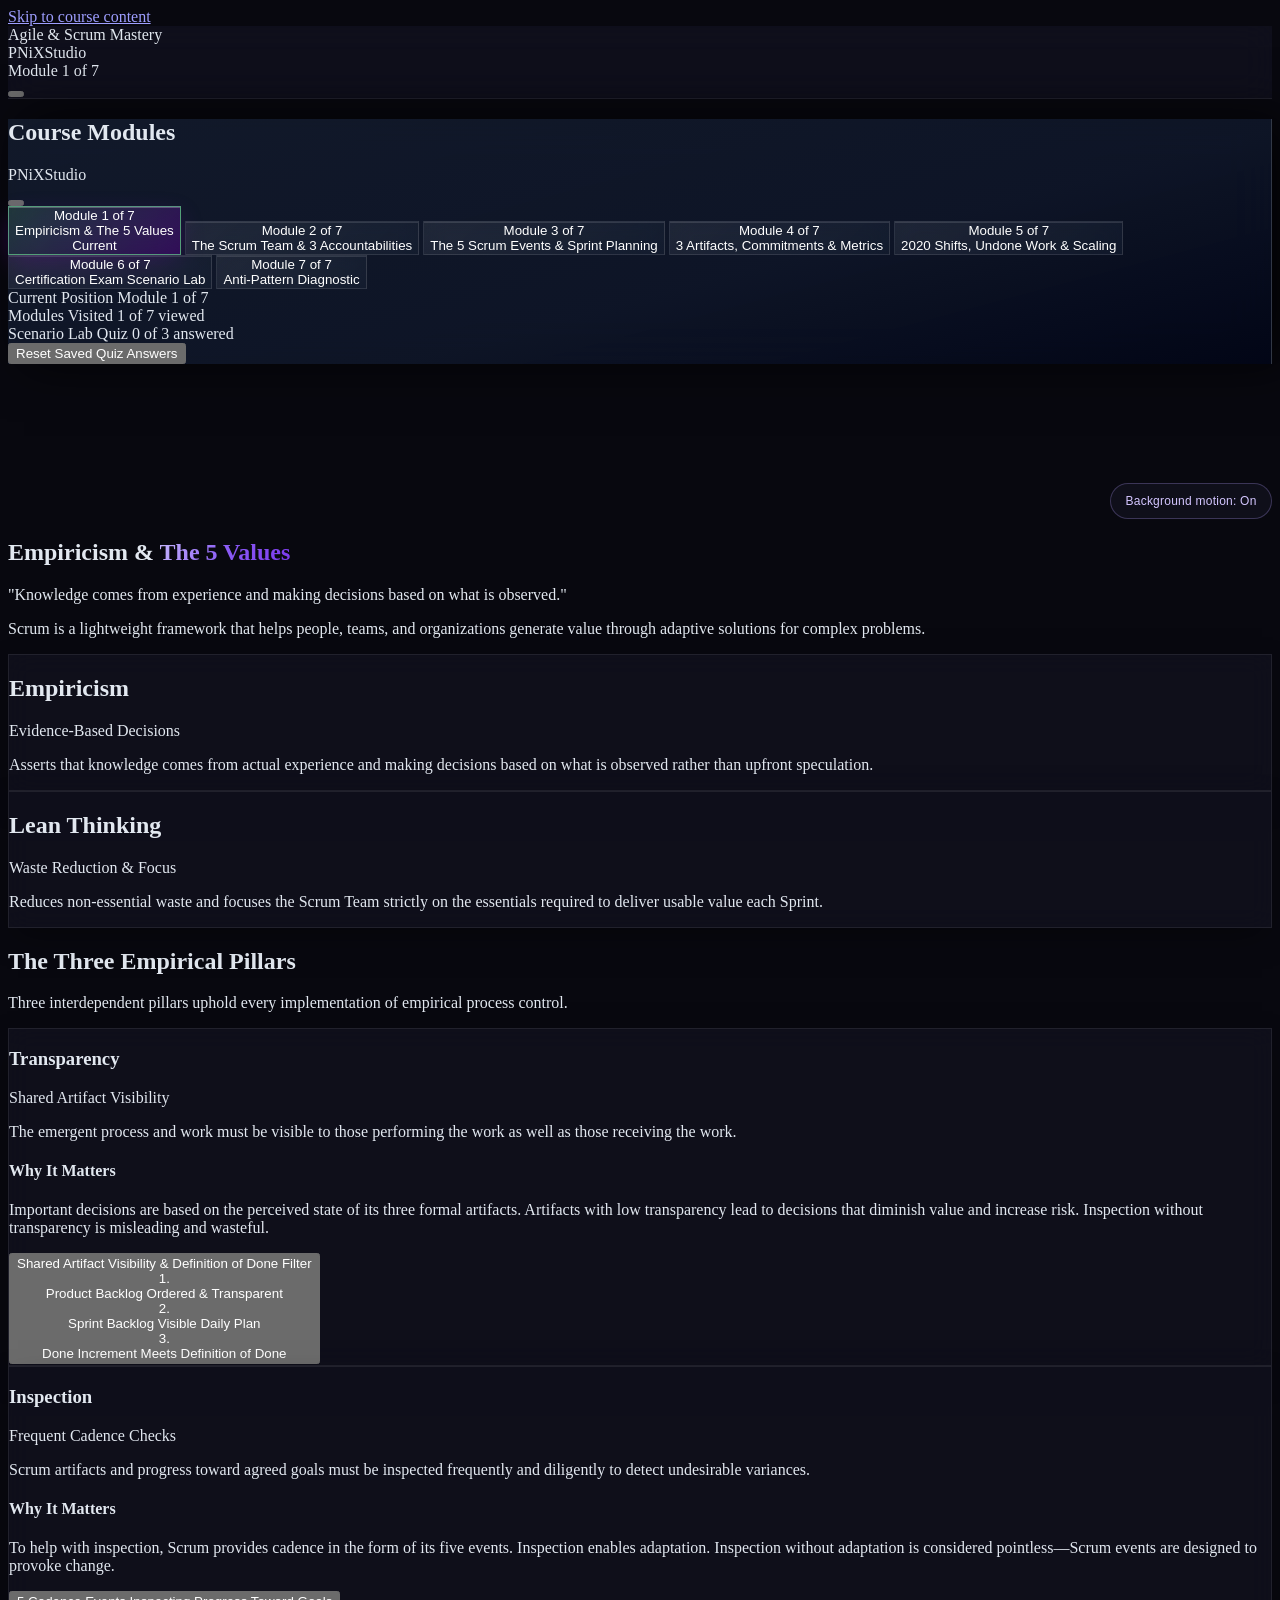
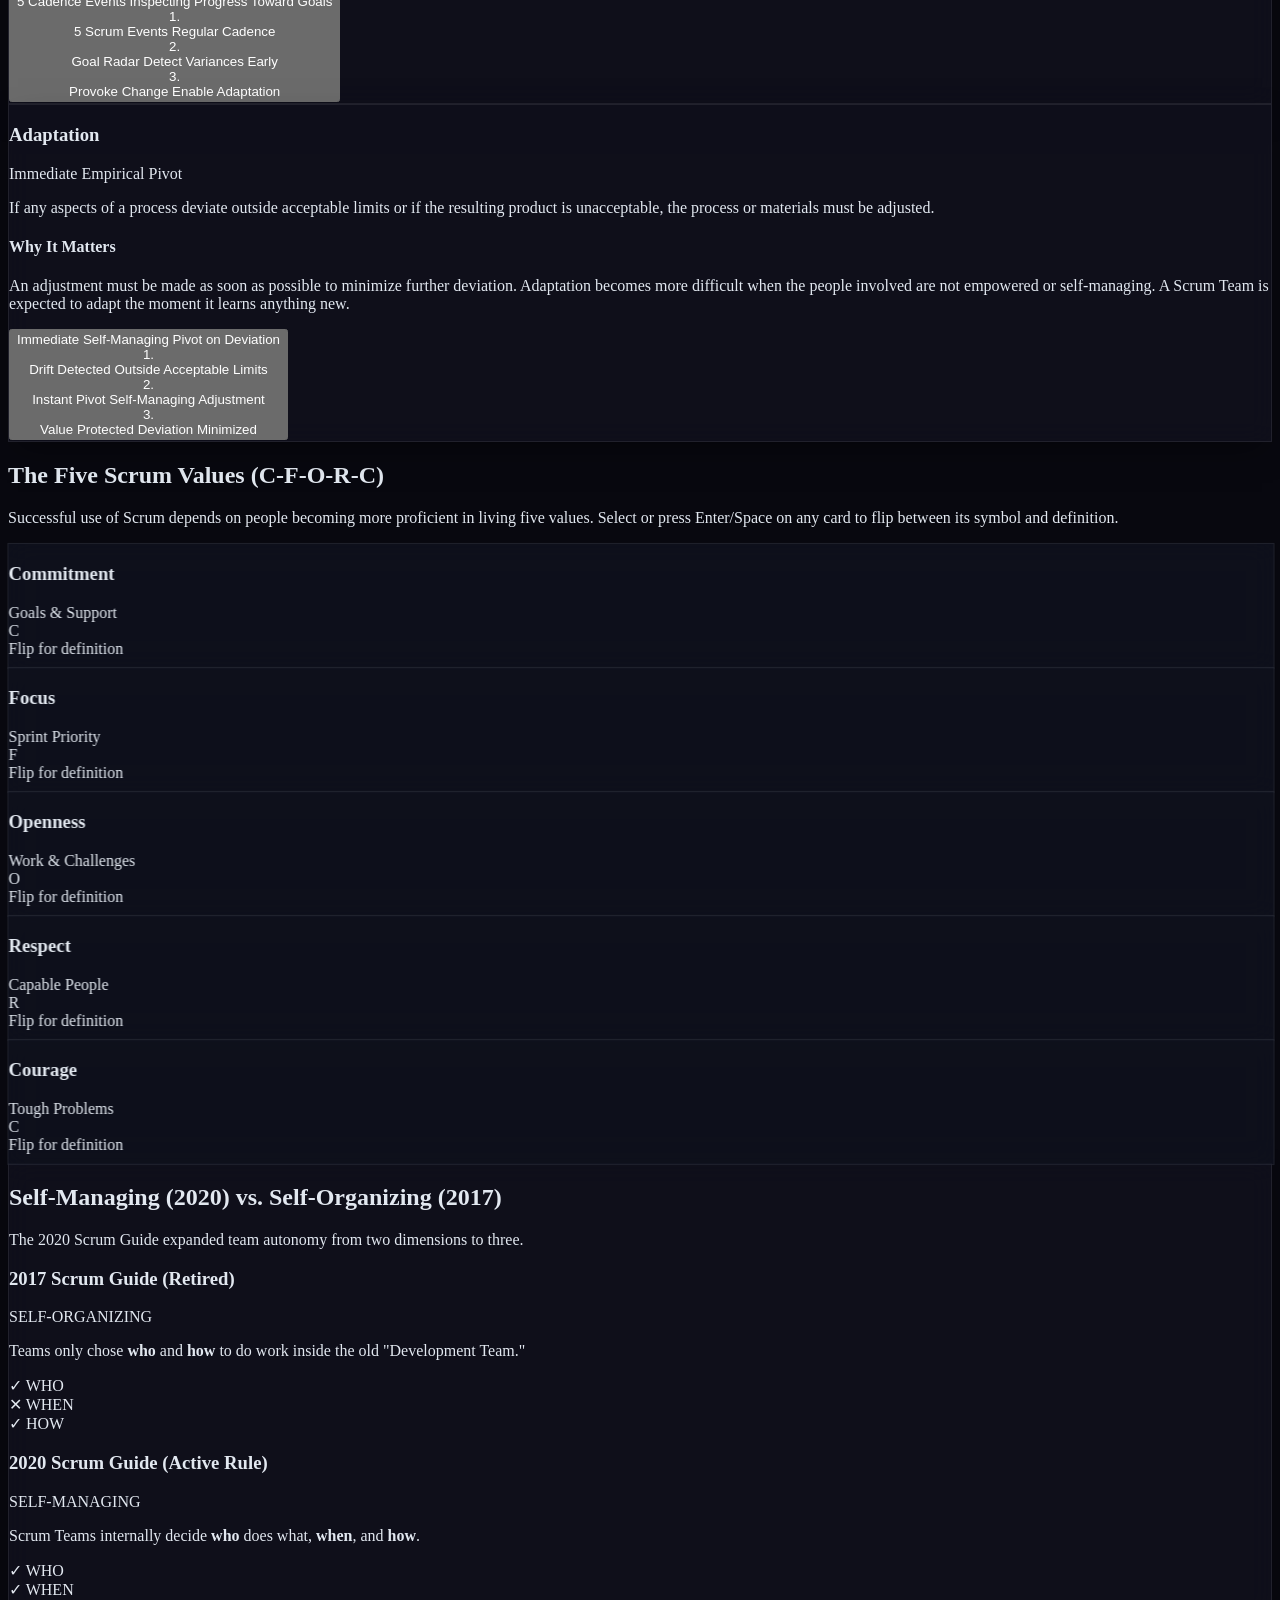
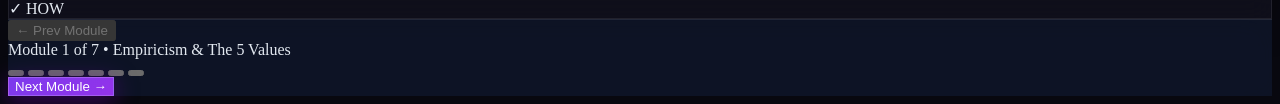
==== site/index.html @ 4076dbb0 "Add interactive course and PWA" ====
<!DOCTYPE html>
<html lang="en" class="dark">
<head>
  <meta charset="UTF-8" />
  <meta name="viewport" content="width=device-width, initial-scale=1.0, maximum-scale=5.0" />
  <title>Agile &amp; Scrum Mastery | Produced by PNiXStudio</title>

  <!-- Google Fonts: Outfit, Inter, Work Sans & JetBrains Mono -->
<link rel="preconnect" href="https://fonts.gstatic.com" crossorigin>
<!-- Font Awesome 6.7.2 -->
  <link rel="stylesheet" href="assets/icons.css">

  <!-- Tailwind CSS -->
  <script src="assets/tailwind.js"></script>
  <script>
    tailwind.config = {
      darkMode: 'class',
      theme: {
        extend: {
          fontFamily: {
            sans: ['Inter', 'Work Sans', 'sans-serif'],
            display: ['Outfit', 'sans-serif'],
            outfit: ['Outfit', 'sans-serif'],
            work: ['Work Sans', 'sans-serif'],
            mono: ['JetBrains Mono', 'monospace']
          },
          colors: {
            slate: {
              850: '#162032',
              900: '#0f172a',
              950: '#020617'
            },
            accent: {
              blue: '#8B5CF6',
              purple: '#a855f7',
              pink: '#C4B5FD',
              cyan: '#A78BFA'
            },
            pnix: {
              black: '#0D0D0D',
              midnight: '#000426',
              slate: '#112840',
              gray: '#727372',
              silver: '#D9D8D7',
              purple: '#7C3AED',
              mint: '#B9A1FF',
              amber: '#F59E0B',
              tangerine: '#EA580C'
            }
          },
          animation: {
            'gradient-x': 'gradient-x 4s ease infinite',
            'fade-in-up': 'fadeInUp 0.45s ease-out forwards'
          },
          keyframes: {
            'gradient-x': {
              '0%, 100%': {
                'background-size': '200% 200%',
                'background-position': 'left center'
              },
              '50%': {
                'background-size': '200% 200%',
                'background-position': 'right center'
              }
            },
            fadeInUp: {
              '0%': { opacity: '0', transform: 'translateY(16px)' },
              '100%': { opacity: '1', transform: 'translateY(0)' }
            }
          }
        }
      }
    };
  </script>

  <style>
    :root {
      color-scheme: dark;
    }

    body {
      background-color: #020617;
      background-image:
        radial-gradient(circle at 15% 50%, rgba(59, 130, 246, 0.14), transparent 28%),
        radial-gradient(circle at 85% 30%, rgba(168, 85, 247, 0.15), transparent 28%),
        radial-gradient(circle at 50% 85%, rgba(111, 219, 152, 0.08), transparent 35%);
      background-attachment: fixed;
      color: #e2e8f0;
      -webkit-font-smoothing: antialiased;
    }

    /* b.a.r.e. | FORM Text Gradient */
    .text-gradient {
      background-clip: text;
      -webkit-background-clip: text;
      -webkit-text-fill-color: transparent;
      background-image: linear-gradient(to right, #8B5CF6, #a855f7, #C4B5FD);
    }

    /* b.a.r.e. | FORM Architectural Grid Pattern for Card Banners */
    .bg-grid-pattern {
      background-image:
        linear-gradient(to right, rgba(255, 255, 255, 0.05) 1px, transparent 1px),
        linear-gradient(to bottom, rgba(255, 255, 255, 0.05) 1px, transparent 1px);
      background-size: 24px 24px;
    }

    /* Static Glass Card (Read-Only Course Containers — Zero False Hover Movement) */
    .glass-card-static {
      background: rgba(30, 41, 59, 0.58);
      backdrop-filter: blur(12px);
      -webkit-backdrop-filter: blur(12px);
      border: 1px solid rgba(255, 255, 255, 0.08);
      box-shadow: 0 12px 32px -10px rgba(0, 0, 0, 0.5);
    }

    /* Interactive Glass Card (Flip Cards & Clickable Triggers — Moves on Hover) */
    .glass-card-interactive {
      background: rgba(30, 41, 59, 0.62);
      backdrop-filter: blur(12px);
      -webkit-backdrop-filter: blur(12px);
      border: 1px solid rgba(255, 255, 255, 0.11);
      transition: border-color 0.35s ease, box-shadow 0.35s ease;
    }
    .glass-card-interactive:hover {
      border-color: rgba(255, 255, 255, 0.28);
      box-shadow: 0 16px 36px -10px rgba(0, 0, 0, 0.65);
    }

    /* Strict Geometric Icon Badge Centering */
    .bare-badge-center {
      display: grid !important;
      place-items: center !important;
    }
    .bare-badge-center > i {
      display: block;
      line-height: 1;
      text-align: center;
      margin: 0 auto;
    }

    /* FontAwesome Watermark & 64px Badge Glyph Sizing */
    .fa-badge-icon {
      font-size: 1.75rem;
    }
    .fa-bg-icon {
      font-size: 10.5rem;
      line-height: 1;
    }

    /* True iOS Liquid Glass Header & Footer */
    .pnix-liquid-header {
      background: rgba(15, 23, 42, 0.72);
      backdrop-filter: blur(16px) saturate(180%);
      -webkit-backdrop-filter: blur(16px) saturate(180%);
      border-bottom: 1px solid rgba(255, 255, 255, 0.08);
    }

    .pnix-liquid-footer {
      background: rgba(15, 23, 42, 0.82);
      backdrop-filter: blur(16px) saturate(180%);
      -webkit-backdrop-filter: blur(16px) saturate(180%);
      border-top: 1px solid rgba(255, 255, 255, 0.09);
    }

    /* Liquid Glass Slide-Out Drawer Shell & Menu Tiles */
    .pnix-liquid-drawer {
      background: linear-gradient(
        165deg,
        rgba(22, 32, 50, 0.75) 0%,
        rgba(15, 23, 42, 0.85) 60%,
        rgba(2, 6, 23, 0.92) 100%
      );
      backdrop-filter: blur(24px) saturate(190%);
      -webkit-backdrop-filter: blur(24px) saturate(190%);
      border-right: 1px solid rgba(255, 255, 255, 0.14);
      box-shadow: 16px 0 48px 0 rgba(0, 0, 0, 0.75);
    }

    .pnix-glass-item {
      background: linear-gradient(
        135deg,
        rgba(255, 255, 255, 0.07) 0%,
        rgba(30, 41, 59, 0.35) 100%
      );
      backdrop-filter: blur(12px);
      -webkit-backdrop-filter: blur(12px);
      border: 1px solid rgba(255, 255, 255, 0.1);
      box-shadow: inset 0 1px 0 0 rgba(255, 255, 255, 0.12);
    }
    .pnix-glass-item:hover {
      background: linear-gradient(
        135deg,
        rgba(255, 255, 255, 0.12) 0%,
        rgba(104, 0, 165, 0.28) 100%
      );
      border-color: rgba(111, 219, 152, 0.45);
      transform: translateX(3px);
    }

    .pnix-glass-item-active {
      background: linear-gradient(
        135deg,
        rgba(111, 219, 152, 0.16) 0%,
        rgba(104, 0, 165, 0.38) 100%
      );
      backdrop-filter: blur(14px);
      -webkit-backdrop-filter: blur(14px);
      border: 1px solid rgba(111, 219, 152, 0.65);
      box-shadow:
        0 8px 24px -4px rgba(104, 0, 165, 0.45),
        inset 0 1px 0 0 rgba(255, 255, 255, 0.25);
    }

    /* Primary Kinetic Purple Action CTA */
    .pnix-kinetic-btn {
      background: linear-gradient(135deg, #7C3AED 0%, #9333EA 100%);
      color: #FFFFFF;
      font-weight: 500;
      border: 1px solid rgba(255, 255, 255, 0.2);
      box-shadow: 0 4px 22px rgba(104, 0, 165, 0.55);
      transition: all 0.25s cubic-bezier(0.34, 1.56, 0.64, 1);
    }
    .pnix-kinetic-btn:hover {
      background: linear-gradient(135deg, #7E22CE 0%, #A855F7 100%);
      transform: translateY(-2px);
      box-shadow: 0 8px 28px rgba(147, 51, 234, 0.68);
    }

    /* Top Spectrum Position Bar */
    .pnix-spectrum-bar {
      background: linear-gradient(90deg, #8B5CF6 0%, #a855f7 50%, #B9A1FF 100%);
      box-shadow: 0 0 14px rgba(168, 85, 247, 0.6);
      transition: width 0.35s cubic-bezier(0.22, 1, 0.36, 1);
    }

    /* =====================================================================
       DYNAMIC CONTENT-GROWING 3D IN-PLACE FLIP CARD ENGINE
       Uses CSS Grid 1x1 overlay so cards grow naturally with enlarged text
       while flipping strictly in-place without dropping rows.
       ===================================================================== */
    .flip-scene {
      position: relative;
      z-index: 10;
      perspective: 1200px;
      -webkit-perspective: 1200px;
    }
    .flip-card-inner {
      display: grid;
      grid-template-columns: minmax(0, 1fr);
      width: 100%;
      min-height: 100%;
      transition: transform 0.6s cubic-bezier(0.34, 1.56, 0.64, 1);
      transform-style: preserve-3d;
      -webkit-transform-style: preserve-3d;
    }
    .flip-card-inner.is-flipped {
      transform: rotateY(180deg);
      -webkit-transform: rotateY(180deg);
    }
    .flip-face {
      grid-area: 1 / 1 / 2 / 2;
      width: 100%;
      min-height: 100%;
      backface-visibility: hidden;
      -webkit-backface-visibility: hidden;
      transform: rotateY(0deg) translateZ(1px);
      -webkit-transform: rotateY(0deg) translateZ(1px);
    }
    .flip-face-back {
      transform: rotateY(180deg) translateZ(2px);
      -webkit-transform: rotateY(180deg) translateZ(2px);
    }

    /* Modal Transitions */
    #diagram-modal {
      opacity: 0;
      pointer-events: none;
      transition: opacity 0.25s ease;
    }
    #diagram-modal.active {
      opacity: 1;
      pointer-events: auto;
    }
    #diagram-modal-content {
      transform: scale(0.95) translateY(16px);
      opacity: 0;
      transition: all 0.28s cubic-bezier(0.4, 0, 0.2, 1);
    }
    #diagram-modal.active #diagram-modal-content {
      transform: scale(1) translateY(0);
      opacity: 1;
    }

    /* Custom Scrollbar */
    ::-webkit-scrollbar {
      width: 8px;
    }
    ::-webkit-scrollbar-track {
      background: #0f172a;
    }
    ::-webkit-scrollbar-thumb {
      background: #334155;
      border-radius: 4px;
    }
    ::-webkit-scrollbar-thumb:hover {
      background: #475569;
    }

    /* Respect Reduced Motion Preferences */
    @media (prefers-reduced-motion: reduce) {
      *, ::before, ::after {
        animation-duration: 0.01ms !important;
        animation-iteration-count: 1 !important;
        transition-duration: 0.01ms !important;
        scroll-behavior: auto !important;
      }
      .flip-card-inner {
        transition: none !important;
      }
      .flip-card-inner:not(.is-flipped) .flip-face-back {
        display: none !important;
      }
      .flip-card-inner.is-flipped .flip-face-front {
        display: none !important;
      }
      .flip-card-inner.is-flipped,
      .flip-face-back {
        transform: none !important;
        -webkit-transform: none !important;
      }
    }
  </style>
<meta name="theme-color" content="#08080f"><link rel="manifest" href="manifest.webmanifest"><link rel="icon" href="icon.svg"><style>
    /* Custom Scrollbar & Micro-interactions */
    ::-webkit-scrollbar { width: 6px; height: 6px; }
    ::-webkit-scrollbar-track { background: #08080f; }
    ::-webkit-scrollbar-thumb { background: #26273b; border-radius: 9999px; }
    ::-webkit-scrollbar-thumb:hover { background: #7C3AED; }

    .glass-panel {
      background: rgba(15, 17, 29, 0.72);
      backdrop-filter: blur(16px);
      -webkit-backdrop-filter: blur(16px);
      border: 1px solid rgba(255, 255, 255, 0.08);
    }
    
    .glass-card-interactive {
      background: rgba(18, 20, 35, 0.65);
      backdrop-filter: blur(12px);
      border: 1px solid rgba(255, 255, 255, 0.07);
      transition: all 0.25s cubic-bezier(0.16, 1, 0.3, 1);
    }

    .glass-card-interactive:hover:not(:disabled) {
      border-color: rgba(168, 85, 247, 0.45);
      transform: translateY(-2px);
      box-shadow: 0 10px 25px -5px rgba(124, 58, 237, 0.15);
    }

    @keyframes pulseSubtle {
      0%, 100% { opacity: 0.8; transform: scale(1); }
      50% { opacity: 1; transform: scale(1.02); }
    }
    .pulse-glow {
      animation: pulseSubtle 4s ease-in-out infinite;
    }
  
:root{--pnix-bg:#08080f;--pnix-accent:#8B5CF6;--pnix-action:#7C3AED}
body{background-color:var(--pnix-bg)!important;background-image:radial-gradient(ellipse at 85% 10%,#7c3aed18,transparent 50%)!important}
.pnix-liquid-header,.glass-panel,.glass-card-static{background-color:rgba(16,16,29,.88)!important;border-color:#ffffff14!important}
.text-gradient,.pnix-spectrum-bar{background-image:linear-gradient(110deg,#c4b5fd,#8b5cf6,#7c3aed)!important}
button:focus-visible,a:focus-visible,select:focus-visible{outline:2px solid #c4b5fd;outline-offset:4px}
@media(prefers-reduced-motion:reduce){*,*::before,*::after{animation:none!important;transition:none!important;scroll-behavior:auto!important}}
</style><style id="ambient-ribbons-style">
body{isolation:isolate}
.ambient-background{position:fixed;inset:0;z-index:-1;pointer-events:none;overflow:hidden;background:#08080f url('assets/ambient-ribbons.jpg') center/cover no-repeat}
.ambient-background video{width:100%;height:100%;object-fit:cover;opacity:.75}
.ambient-background:after{content:"";position:absolute;inset:0;background:linear-gradient(180deg,rgba(8,8,15,.32),rgba(8,8,15,.45) 60%,rgba(8,8,15,.72))}
.ambient-background.still video{visibility:hidden}
.ambient-background.still{background-blend-mode:screen}
.ambient-control{display:flex;justify-content:flex-end;margin-bottom:1.25rem}
.ambient-control button{font-size:.75rem;letter-spacing:.02em;color:#d4c6ff;background:#10101de0;border:1px solid #b9a1ff44;border-radius:999px;padding:.55rem .9rem;min-height:36px}
@media(prefers-reduced-motion:reduce){.ambient-background video{visibility:hidden}}
</style></head>

<body class="text-slate-200 min-h-screen font-sans text-base antialiased overflow-x-hidden selection:bg-accent-purple selection:text-white">
<div class="ambient-background still" aria-hidden="true"><video id="ambient-video" muted loop playsinline preload="none" poster="assets/ambient-ribbons.jpg" disablepictureinpicture><source src="assets/ambient-ribbons.mp4" type="video/mp4"></video></div>

  <!-- Skip to Main Content Link for Keyboard Users -->
  <a
    href="#module-viewport"
    class="sr-only focus:not-sr-only focus:fixed focus:top-3 focus:left-3 focus:z-50 focus:px-4 focus:py-2 focus:rounded-xl focus:bg-slate-900 focus:text-pnix-mint focus:border focus:border-pnix-mint focus:shadow-2xl font-mono text-sm"
  >
    Skip to course content
  </a>

  <!-- =====================================================================
       FIXED LIQUID GLASS HEADER (Flush-Left Title + Visible Module Label + Menu Button)
       ===================================================================== -->
  <header class="pnix-liquid-header fixed top-0 inset-x-0 z-40">
    <!-- Top Module Position Indicator Bar -->
    <div class="w-full h-1 bg-slate-950/80 overflow-hidden" aria-hidden="true">
      <div id="top-progress-bar" class="pnix-spectrum-bar h-full w-1/6"></div>
    </div>

    <div class="max-w-6xl mx-auto px-4 sm:px-6 md:px-12 py-3.5 flex items-center justify-between gap-3">
      <div class="flex items-center gap-3 sm:gap-3.5 min-w-0">
        <div class="bare-badge-center w-10 h-10 sm:w-11 sm:h-11 rounded-xl border border-white/10 bg-gradient-to-br from-slate-800 to-slate-900 shadow-xl text-accent-cyan shrink-0" aria-hidden="true">
          <i class="fa-solid fa-cube text-lg sm:text-xl"></i>
        </div>
        <div class="leading-tight min-w-0">
          <div class="font-display font-light text-lg sm:text-2xl text-white tracking-tight truncate">
            Agile &amp; Scrum Mastery
          </div>
          <div class="text-xs sm:text-sm text-slate-300 font-light mt-0.5 truncate">
            <span class="font-display font-normal text-slate-100">PNiX</span><span class="font-display font-thin text-pnix-mint">Studio</span>
          </div>
        </div>
      </div>

      <!-- Right Controls: Visible Module Position Badge (Mobile + Desktop) + Menu Button -->
      <div class="flex items-center gap-2.5 sm:gap-3 shrink-0">
        <div
          id="header-mod-status"
          aria-live="polite"
          class="px-3 py-1.5 rounded-xl bg-slate-900/90 border border-white/15 font-mono text-xs sm:text-sm text-pnix-mint tracking-tight shadow-inner whitespace-nowrap"
        >
          Module 1 of 7
        </div>

        <button
          type="button"
          id="drawer-open-btn"
          aria-label="Toggle course module navigation"
          aria-expanded="false"
          aria-controls="nav-drawer"
          class="group w-11 h-11 rounded-xl border border-white/15 bg-slate-800/75 hover:bg-slate-800 hover:border-pnix-mint/60 focus:outline-none focus-visible:ring-2 focus-visible:ring-pnix-mint flex flex-col items-center justify-center gap-1.5 transition-all shadow-lg shrink-0"
        >
          <span class="w-5 h-0.5 bg-pnix-mint rounded-full transition-transform group-hover:-translate-y-0.5"></span>
          <span class="w-5 h-0.5 bg-pnix-mint rounded-full"></span>
          <span class="w-5 h-0.5 bg-pnix-mint rounded-full transition-transform group-hover:translate-y-0.5"></span>
        </button>
      </div>
    </div>
  </header>

  <!-- =====================================================================
       LIQUID GLASS SLIDE-OVER NAVIGATION DRAWER (Hidden & Inert When Closed)
       ===================================================================== -->
  <div id="drawer-backdrop" class="fixed inset-0 z-50 bg-black/50 backdrop-blur-[3px] hidden opacity-0 transition-opacity duration-200" aria-hidden="true"></div>
  <aside
    id="nav-drawer"
    role="dialog"
    aria-modal="true"
    aria-labelledby="drawer-title"
    aria-hidden="true"
    inert
    class="fixed top-0 left-0 bottom-0 z-50 w-80 max-w-[88vw] pnix-liquid-drawer transform -translate-x-full transition-transform duration-300 hidden flex-col"
  >
    <div class="p-5 sm:p-6 border-b border-white/10 flex items-center justify-between gap-3">
      <div>
        <h2 id="drawer-title" class="font-display font-normal text-xl text-white tracking-tight leading-snug">
          Course Modules
        </h2>
        <p class="text-xs sm:text-sm text-slate-300 mt-0.5 font-light">
          <span class="font-display font-normal text-slate-100">PNiX</span><span class="font-display font-thin text-pnix-mint">Studio</span>
        </p>
      </div>
      <button
        type="button"
        id="drawer-close-btn"
        aria-label="Close navigation menu"
        class="bare-badge-center w-10 h-10 text-slate-300 hover:text-white transition-colors rounded-xl border border-white/10 hover:bg-slate-800/70 focus:outline-none focus-visible:ring-2 focus-visible:ring-pnix-mint"
      >
        <i class="fa-solid fa-xmark text-lg" aria-hidden="true"></i>
      </button>
    </div>

    <nav id="drawer-nav-list" aria-label="Course Modules" class="flex-1 overflow-y-auto p-4 space-y-2.5">
      <!-- Populated dynamically via JS -->
    </nav>

    <!-- Learner-Oriented Progress Summary & Explicit Quiz Reset -->
    <div class="p-4 border-t border-white/10 bg-slate-950/60 space-y-2.5 text-sm text-slate-300">
      <div class="flex items-center justify-between">
        <span>Current Position</span>
        <span id="drawer-position-status" class="text-pnix-mint font-mono font-medium">Module 1 of 7</span>
      </div>
      <div class="flex items-center justify-between">
        <span>Modules Visited</span>
        <span id="drawer-visited-status" class="text-slate-200 font-mono">1 of 7 viewed</span>
      </div>
      <div class="flex items-center justify-between">
        <span>Scenario Lab Quiz</span>
        <span id="drawer-quiz-status" class="text-purple-300 font-mono">0 of 3 answered</span>
      </div>
      <button
        type="button"
        id="drawer-reset-quiz-btn"
        onclick="resetQuizProgress()"
        class="w-full mt-1 py-2 px-3 rounded-xl border border-white/15 bg-slate-800/80 hover:bg-slate-800 hover:border-rose-400/50 text-xs font-mono text-slate-200 hover:text-rose-200 transition-colors focus:outline-none focus-visible:ring-2 focus-visible:ring-pnix-mint"
      >
        Reset Saved Quiz Answers
      </button>
    </div>
  </aside>

  <!-- =====================================================================
       b.a.r.e. | FORM DETAIL & DIAGRAM LIGHTBOX MODAL (Hidden & Inert When Closed)
       ===================================================================== -->
  <div
    id="diagram-modal"
    role="dialog"
    aria-modal="true"
    aria-labelledby="modal-pillar-title"
    aria-describedby="modal-pillar-desc"
    aria-hidden="true"
    inert
    onclick="closeDiagramModal()"
    class="fixed inset-0 z-50 hidden items-center justify-center p-4 bg-slate-950/85 backdrop-blur-sm"
  >
    <div
      id="diagram-modal-content"
      onclick="event.stopPropagation()"
      class="bg-slate-900 border border-slate-700 w-full max-w-3xl max-h-[88vh] rounded-2xl shadow-2xl flex flex-col overflow-hidden relative"
    >
      <!-- Modal Header -->
      <div class="p-5 sm:p-6 border-b border-slate-800 flex justify-between items-center bg-slate-850/60">
        <div class="flex items-center gap-4">
          <div id="modal-pillar-icon-wrap" class="bare-badge-center w-12 h-12 rounded-xl border" aria-hidden="true">
            <i id="modal-pillar-icon" class="text-xl"></i>
          </div>
          <div>
            <p class="font-mono text-xs text-slate-400 uppercase tracking-wider">Empirical Pillar Diagram</p>
            <h3 id="modal-pillar-title" class="text-2xl font-display font-semibold text-white"></h3>
          </div>
        </div>
        <button
          type="button"
          id="modal-close-btn"
          aria-label="Close diagram modal"
          onclick="closeDiagramModal()"
          class="bare-badge-center w-10 h-10 text-slate-300 hover:text-white transition-colors rounded-xl border border-white/10 hover:bg-slate-800 focus:outline-none focus-visible:ring-2 focus-visible:ring-pnix-mint"
        >
          <i class="fa-solid fa-xmark text-xl" aria-hidden="true"></i>
        </button>
      </div>

      <!-- Modal Body -->
      <div class="p-5 sm:p-6 md:p-8 overflow-y-auto space-y-6 font-light text-slate-200">
        <div class="rounded-2xl bg-slate-950 border border-slate-800 p-5 sm:p-6 shadow-inner">
          <div id="modal-diagram-subtitle" class="font-mono text-xs sm:text-sm tracking-wider uppercase mb-4"></div>
          <div id="modal-diagram-body"></div>
        </div>

        <div class="p-5 rounded-xl bg-slate-800/60 border border-slate-700 relative overflow-hidden">
          <div id="modal-trap-bar" class="absolute top-0 left-0 w-1.5 h-full bg-accent-cyan"></div>
          <h4 id="modal-trap-heading" class="font-semibold text-base mb-1.5">Why It Matters</h4>
          <p id="modal-pillar-desc" class="text-base text-slate-200 font-light leading-relaxed"></p>
        </div>
      </div>
    </div>
  </div>

  <!-- =====================================================================
       MAIN COURSE CANVAS (Generous b.a.r.e. | FORM Spacing: max-w-6xl)
       ===================================================================== -->
  <main class="max-w-6xl mx-auto px-4 sm:px-6 md:px-12 pt-28 pb-32"><div class="ambient-control"><button id="ambient-motion-toggle" type="button" aria-pressed="false">Background motion: Off</button></div>
    <div id="module-viewport" tabindex="-1" class="space-y-14 focus:outline-none"></div>

    <!-- MANDATORY UNCOLLAPSIBLE FOOTER BUMPER -->
    <div class="h-40 w-full flex-shrink-0 pointer-events-none" aria-hidden="true"></div>
  </main>

  <!-- =====================================================================
       FIXED LIQUID GLASS WIZARD FOOTER
       ===================================================================== -->
  <footer class="pnix-liquid-footer fixed bottom-0 inset-x-0 z-40">
    <div class="max-w-6xl mx-auto px-4 sm:px-6 md:px-12 py-3.5 flex items-center justify-between gap-2 sm:gap-4">
      <button
        type="button"
        id="prev-mod-btn"
        class="px-3.5 sm:px-4 py-2.5 rounded-xl border border-white/15 bg-slate-800/80 text-slate-200 font-normal text-sm sm:text-base hover:border-purple-400/60 hover:text-white focus:outline-none focus-visible:ring-2 focus-visible:ring-pnix-mint transition-all disabled:opacity-35 disabled:pointer-events-none flex items-center gap-2 shrink-0"
      >
        <span aria-hidden="true">←</span>
        <span>Prev<span class="hidden sm:inline"> Module</span></span>
      </button>

      <!-- Center Position & Step Indicators (Visible on Mobile & Desktop) -->
      <div class="flex flex-col items-center justify-center gap-1.5 min-w-0">
        <div id="footer-mod-status" class="font-mono text-xs sm:text-sm text-slate-200 font-medium tracking-tight whitespace-nowrap">
          Module 1 of 7
        </div>
        <div class="hidden sm:flex items-center gap-2" id="footer-dots" role="group" aria-label="Jump to module"></div>
      </div>

      <button
        type="button"
        id="next-mod-btn"
        class="pnix-kinetic-btn px-4 sm:px-5 py-2.5 rounded-xl text-sm sm:text-base focus:outline-none focus-visible:ring-2 focus-visible:ring-pnix-mint flex items-center gap-2 shrink-0"
      >
        <span id="next-btn-label">Next Module</span>
        <span aria-hidden="true">→</span>
      </button>
    </div>
  </footer>

  <!-- =====================================================================
       COURSE DATA & RENDER ENGINE (100% 2020 SCRUM GUIDE SYLLABUS)
       ===================================================================== -->
<script src="assets/lucide.js"></script><script>(()=>{

    /**
     * 2020 Scrum Guide Dataset & Scenarios
     */
    const scenariosData = [
      {
        id: "sc-1",
        accountability: "Developers",
        theme: "Sprint Backlog Ownership",
        title: "The Mid-Sprint Executive Directive",
        description: "Day 4 of a 10-day Sprint: The VP of Sales demands an urgent 'unplanned' authentication feature for a critical prospect. The Product Owner immediately agrees and commands two specific Developers to drop their ongoing Sprint backlog tasks and immediately start coding the VP's requests.",
        question: "According to the 2020 Scrum Guide, which response aligns strictly with Scrum principles?",
        difficulty: "Core Accountability",
        options: [
          {
            id: "opt-1",
            text: "The Developers must comply immediately because the Product Owner owns the scope and prioritizes all value delivery.",
            isCorrect: false,
            feedback: "The PO owns the Product Backlog, but does NOT manage the Developers or assign daily tasks.",
            principle: "The 2020 Scrum Guide states: 'The Sprint Backlog is a plan by and for the Developers.' No one can tell the Developers how to turn Product Backlog items into Increments of value.",
            antiPattern: "Command-and-Control PO / The Proxy Project Manager. Treating the Sprint Backlog as a top-down dispatch queue destroys self-management."
          },
          {
            id: "opt-2",
            text: "The Developers and PO collaboratively assess whether this request impacts the Sprint Goal. If it does not endanger the Goal, the Developers can negotiate adapting the Sprint Backlog.",
            isCorrect: true,
            feedback: "Spot on! The Sprint Goal is the commitment. Scope can be clarified and renegotiated with the Product Owner as more is learned, provided the Sprint Goal is not compromised.",
            principle: "2020 Scrum Guide: 'No changes are made that would endanger the Sprint Goal.' Scope may be clarified and renegotiated with the Product Owner as more is learned.",
            antiPattern: "Avoided 'Rigid Scope Lock' and avoided 'Arbitrary Scope Injection'."
          },
          {
            id: "opt-3",
            text: "The Scrum Master must intervene and immediately cancel the current Sprint because new requirements arrived.",
            isCorrect: false,
            feedback: "A Sprint is only cancelled if the Sprint Goal becomes obsolete, and ONLY the Product Owner has the authority to do so.",
            principle: "2020 Scrum Guide: 'A Sprint could be cancelled if the Sprint Goal becomes obsolete. Only the Product Owner has the authority to cancel the Sprint.'",
            antiPattern: "The Authoritarian Scrum Master. The SM does not cancel Sprints unilaterally over new feature requests."
          },
          {
            id: "opt-4",
            text: "The Developers should secretly work overtime to finish both the current Sprint items and the VP's request without telling anyone.",
            isCorrect: false,
            feedback: "Working hidden overtime destroys transparency and sustainable pace.",
            principle: "Scrum rests on transparency and sustainable work: 'Scrum makes clear the relative efficacy of current practices so that improvements can be made.'",
            antiPattern: "Dark Backlog / Hero Culture. Hiding real capacity leads to technical debt and burnout."
          }
        ]
      },
      {
        id: "sc-2",
        accountability: "Scrum Master",
        theme: "Servant Leadership vs Project Control",
        title: "The Burndown Police at the Daily Scrum",
        description: "During the Daily Scrum, the Scrum Master shares their screen displaying a 100% committed burndown chart. The SM calls on each Developer one by one, questioning why task burn hours are lagging behind the linear trend line and asking for adjusted individual commitments.",
        question: "How should the Daily Scrum be conducted under the 2020 Scrum Guide?",
        difficulty: "Daily Scrum Purpose",
        options: [
          {
            id: "opt-1",
            text: "The Daily Scrum is for Developers to inspect progress toward the Sprint Goal and adapt the Sprint Backlog. The SM is not required to run it.",
            isCorrect: true,
            feedback: "Exact. The Daily Scrum is an event for and by the Developers. The Scrum Master serves by ensuring it takes place and stays within the 15-minute timebox, not by leading a status interrogation.",
            principle: "2020 Scrum Guide: 'The Daily Scrum is a 15-minute event for the Developers of the Scrum Team... The Developers can select whatever structure and techniques they want, as long as their Daily Scrum focuses on progress toward the Sprint Goal.'",
            antiPattern: "Avoided 'Command-and-Control Status Meeting'. Daily Scrum is not a status report to management or the Scrum Master."
          },
          {
            id: "opt-2",
            text: "The Scrum Master is solely accountable for tracking story point burndown velocities daily and reallocating tickets.",
            isCorrect: false,
            feedback: "Scrum does not mandate burndowns or story points, and the SM does not reassign tasks.",
            principle: "The 2020 Scrum Guide removed references to tracking remaining work via burndowns; the focus is solely on progress toward the singular Sprint Goal.",
            antiPattern: "The Micromanager SM / Velocity Obsession. Replacing true value alignment with linear burndown enforcement."
          },
          {
            id: "opt-3",
            text: "The Product Owner should be running the meeting and asking the three traditional questions.",
            isCorrect: false,
            feedback: "The 2020 Scrum Guide removed the rigid 'three questions' format, and the PO does not direct the Daily Scrum.",
            principle: "The Daily Scrum is strictly by and for the Developers to inspect and adapt their own work.",
            antiPattern: "PO Status Interrogation."
          },
          {
            id: "opt-4",
            text: "The Scrum Master should cancel the Daily Scrum if the burndown chart is on schedule.",
            isCorrect: false,
            feedback: "The Daily Scrum is a mandatory inspect-and-adapt cadence, not an optional review triggered only when falling behind.",
            principle: "2020 Scrum Guide: Daily Scrum is a formal event held every working day of the Sprint to reduce complexity and improve communication.",
            antiPattern: "Skipping Inspection Cadences."
          }
        ]
      },
      {
        id: "sc-3",
        accountability: "Whole Scrum Team",
        theme: "Sprint Planning & Sprint Goal",
        title: "Sprint Planning Without a Goal",
        description: "At the conclusion of an 8-hour Sprint Planning session, the team has pulled 14 unrelated Jira issues matching their estimated velocity. When asked what the Sprint Goal is, the team responds: 'Our goal is simply to complete all 14 assigned tickets.'",
        question: "What Scrum Guide 2020 standard was violated in this planning session?",
        difficulty: "Planning Accountability",
        options: [
          {
            id: "opt-1",
            text: "Nothing was violated. Completing 100% of pulled backlog items is the primary definition of a Sprint Goal.",
            isCorrect: false,
            feedback: "A list of tickets is NOT a Sprint Goal. A Sprint Goal is a single objective that provides coherence and flexibility.",
            principle: "2020 Scrum Guide: 'The Sprint Goal is the single objective for the Sprint. Although the Sprint Goal is a commitment by the Developers, it provides flexibility in terms of the exact work needed to achieve it.'",
            antiPattern: "The Feature Factory / Ticket Punching. Viewing Sprints as mere delivery batches rather than outcomes that solve a tangible customer problem."
          },
          {
            id: "opt-2",
            text: "Sprint Planning Topic 1 ('Why is this Sprint valuable?') was neglected. The Scrum Team must craft a Sprint Goal that communicates why the Sprint is valuable.",
            isCorrect: true,
            feedback: "Precise! The 2020 Scrum Guide defines three explicit planning topics: Topic 1: Why is this Sprint valuable? Topic 2: What can be Done? Topic 3: How will the chosen work get done?",
            principle: "2020 Scrum Guide: 'The Product Owner proposes how the product could increase its value and utility in the current Sprint. The whole Scrum Team then collaborates to define a Sprint Goal that communicates why the Sprint is valuable.'",
            antiPattern: "Avoided 'Mechanical Scrum / Goal-less Sprinting'."
          },
          {
            id: "opt-3",
            text: "The Product Owner is supposed to write the Sprint Goal alone in advance without consulting the Developers.",
            isCorrect: false,
            feedback: "The PO proposes value, but the WHOLE Scrum Team collaborates to define the Sprint Goal.",
            principle: "2020 Scrum Guide explicitly states: 'The whole Scrum Team then collaborates to define a Sprint Goal.'",
            antiPattern: "Ivory Tower Product Owner."
          },
          {
            id: "opt-4",
            text: "The Developers should never commit to more than 5 tickets at once regardless of velocity.",
            isCorrect: false,
            feedback: "Scrum does not mandate ticket count limits; it relies on self-management and empirical sizing.",
            principle: "Developers select items from the Product Backlog based on their past performance, upcoming capacity, and Definition of Done.",
            antiPattern: "Arbitrary Process Constraints."
          }
        ]
      },
      {
        id: "sc-4",
        accountability: "Developers",
        theme: "Increment & Definition of Done",
        title: "The Pre-Release 'Hardening Sprint'",
        description: "After four Sprints of rapid feature development, the engineering manager announces Sprint 5 will be a 'Hardening and Integration Sprint' dedicated exclusively to manual regression testing, bug remediation, and pipeline fixing before releasing to production.",
        question: "Why is a 'Hardening Sprint' an anti-pattern under the 2020 Scrum Guide?",
        difficulty: "Definition of Done",
        options: [
          {
            id: "opt-1",
            text: "Every Sprint must produce a usable, thoroughly tested Increment that meets the Definition of Done. Hardening Sprints defer quality and obscure technical debt.",
            isCorrect: true,
            feedback: "Masterful understanding! In Scrum, an Increment must be usable and meet the Definition of Done *at the moment it is created* every single Sprint.",
            principle: "2020 Scrum Guide: 'An Increment is a concrete stepping stone toward the Product Goal. Each Increment is additive to all prior Increments and thoroughly verified, ensuring that all Increments work together. In order to provide value, the Increment must be usable.'",
            antiPattern: "Avoided 'Waterfall in a Sprint Costume / Mini-Waterfall'. Pushing testing to a future sprint violates empiricism."
          },
          {
            id: "opt-2",
            text: "Hardening Sprints are fully endorsed, but they must be limited to exactly 1 calendar week.",
            isCorrect: false,
            feedback: "The Scrum Guide recognizes no such concept as hardening, stabilization, or testing sprints.",
            principle: "There is no special sprint type in Scrum. Every Sprint follows the exact same cadence and commitments.",
            antiPattern: "The 'Sprint 0' / 'Hardening Sprint' myth."
          },
          {
            id: "opt-3",
            text: "The Scrum Master is supposed to perform all integration testing during the Sprint Review, not Developers.",
            isCorrect: false,
            feedback: "The SM is not a QA tester, and the Sprint Review is an inspection of progress with stakeholders, not a testing phase.",
            principle: "Developers are accountable for instilling quality by adhering to a Definition of Done.",
            antiPattern: "Role Misconception."
          },
          {
            id: "opt-4",
            text: "Testing is optional in Scrum as long as the Product Owner accepts the User Stories in Jira.",
            isCorrect: false,
            feedback: "If an item does not meet the Definition of Done, it cannot be released or even presented at the Sprint Review.",
            principle: "2020 Scrum Guide: 'If a Product Backlog item does not meet the Definition of Done, it cannot be released or even presented at the Sprint Review.'",
            antiPattern: "Done isn't Done / Debt Accumulation."
          }
        ]
      },
      {
        id: "sc-5",
        accountability: "Product Owner",
        theme: "Product Backlog Adaptation & Review",
        title: "The Fixed Product Backlog at Sprint Review",
        description: "During the Sprint Review, primary stakeholders and beta customers highlight that a competitor just launched an identical feature, rendering the next 3 scheduled roadmap features low-value. The Product Owner refuses to adjust the Product Backlog, citing: 'The annual plan was approved by the board, so the backlog is locked.'",
        question: "How does this behavior conflict with the Product Owner accountability in Scrum?",
        difficulty: "Product Goal & Empiricism",
        options: [
          {
            id: "opt-1",
            text: "The PO is correct because the Product Backlog should only be updated once per fiscal quarter.",
            isCorrect: false,
            feedback: "The Product Backlog is never locked; it is an emergent, ordered list that continuously adapts.",
            principle: "2020 Scrum Guide: 'The Product Backlog is an emergent, ordered list of what is needed to improve the product. It is the single source of work undertaken by the Scrum Team.'",
            antiPattern: "The Plan-Driven Dogmatist. Mistaking Scrum for iterative stage-gate delivery."
          },
          {
            id: "opt-2",
            text: "The Sprint Review is an inspect-and-adapt event where the Scrum Team and stakeholders collaborate on what to do next based on new discoveries.",
            isCorrect: true,
            feedback: "Precisely! The Sprint Review is not merely a demo show-and-tell; it is a collaborative working session where the Product Backlog is adjusted to reflect reality.",
            principle: "2020 Scrum Guide: 'The purpose of the Sprint Review is to inspect the outcome of the Sprint and determine future adaptations. The Scrum Team presents the results of their work to key stakeholders and progress toward the Product Goal is discussed... the Product Backlog may also be adjusted to meet new opportunities.'",
            antiPattern: "Avoided 'Demo-Only Sprint Review' and 'Fixed-Scope Roadmapping'."
          },
          {
            id: "opt-3",
            text: "The Developers should vote out the Product Owner immediately without informing management.",
            isCorrect: false,
            feedback: "Accountability changes are organizational, not handled through impromptu team coups.",
            principle: "The Scrum Guide defines accountabilities, but interpersonal and organizational structures are resolved through leadership and coaching.",
            antiPattern: "Governance Breakdown."
          },
          {
            id: "opt-4",
            text: "Stakeholders are forbidden from providing critical feedback during a Sprint Review.",
            isCorrect: false,
            feedback: "Stakeholder collaboration is the fundamental heartbeat of the Sprint Review.",
            principle: "2020 Scrum Guide: Attendees collaborate on what was done and what has changed in their environment. Based on this, attendees collaborate on what to do next.",
            antiPattern: "Shielded Ivory Tower."
          }
        ]
      }
    ];

    /**
     * Application State
     */
    let state = {
      currentIndex: 0,
      activeFilter: 'ALL',
      filteredScenarios: [...scenariosData],
      selectedOptionId: null,
      answered: false,
      score: 0,
      userAnswers: {}, // scenarioId -> { optionId, isCorrect, antiPattern }
    };

    const STORAGE_KEY = "pnix_mastery_scenarios_v2";

    /**
     * Initialization & LocalStorage Restore
     */
    function engine_init() {
      engine_loadStoredState();
      engine_renderScenario();
      engine_updateHeaderStats();
      lucide.createIcons();
    }

    function engine_loadStoredState() {
      try {
        const saved = localStorage.getItem(STORAGE_KEY);
        if (saved) {
          const parsed = JSON.parse(saved);
          state.activeFilter = ['ALL','Product Owner','Scrum Master','Developers'].includes(parsed.activeFilter) ? parsed.activeFilter : 'ALL';
          state.filteredScenarios = scenariosData.filter(s => state.activeFilter === 'ALL' || s.accountability === state.activeFilter);
          state.userAnswers = parsed.userAnswers || {};
          state.score = parsed.score || 0;
          state.currentIndex = Math.min(parsed.currentIndex || 0, state.filteredScenarios.length - 1);
        }
      } catch (e) {
        console.warn("Storage load fallback", e);
      }
    }

    function engine_saveState() {
      try {
        localStorage.setItem(STORAGE_KEY, JSON.stringify({
          userAnswers: state.userAnswers,
          score: state.score,
          activeFilter: state.activeFilter, currentIndex: state.currentIndex
        }));
      } catch (e) {
        console.warn("Storage write failure", e);
      }
    }

    /**
     * Filtering Logic
     */
    function engine_setFilter(role) {
      state.activeFilter = role;
      document.querySelectorAll('.filter-tab').forEach(btn => {
        if (btn.dataset.filter === role) {
          btn.className = "filter-tab px-3 py-1.5 rounded-lg text-xs font-medium bg-purple-600/30 text-purple-200 border border-purple-500/40 transition-all";
        } else {
          btn.className = "filter-tab px-3 py-1.5 rounded-lg text-xs font-medium text-slate-400 hover:text-white transition-all";
        }
      });

      if (role === 'ALL') {
        state.filteredScenarios = [...scenariosData];
      } else {
        state.filteredScenarios = scenariosData.filter(s => s.accountability === role);
      }

      state.currentIndex = 0;
      state.answered = false;
      state.selectedOptionId = null;
      engine_saveState();
      engine_renderScenario();
      engine_updateHeaderStats();
    }

    /**
     * Render Active Scenario
     */
    function engine_renderScenario() {
      const container = document.getElementById('quiz-container');
      const resultsScreen = document.getElementById('results-screen');
      const feedbackDrawer = document.getElementById('feedback-drawer');

      // If finished all in current filter
      if (state.currentIndex >= state.filteredScenarios.length) {
        engine_showResults();
        return;
      }

      container.classList.remove('hidden');
      resultsScreen.classList.add('hidden');
      feedbackDrawer.classList.add('hidden');

      const scenario = state.filteredScenarios[state.currentIndex];
      
      // Update Scaffolding Text
      document.getElementById('idx-counter').innerText = state.currentIndex + 1;
      document.getElementById('total-counter').innerText = state.filteredScenarios.length;
      document.getElementById('scenario-accountability-pill').innerText = `Role: ${scenario.accountability}`;
      document.getElementById('scenario-theme-pill').innerText = `#${scenario.theme.replace(/\s+/g, '')}`;
      document.getElementById('scenario-title').innerText = scenario.title;
      document.getElementById('scenario-description').innerText = scenario.description;
      document.getElementById('scenario-question').innerText = scenario.question;
      document.getElementById('scenario-difficulty').innerText = scenario.difficulty;

      // Update progress bar
      const pct = ((state.currentIndex + 1) / state.filteredScenarios.length) * 100;
      document.getElementById('progress-bar').style.width = `${pct}%`;

      // Render Options
      const optionsContainer = document.getElementById('options-container');
      optionsContainer.innerHTML = '';

      // Check if previously answered
      const previousAnswer = state.userAnswers[scenario.id];

      scenario.options.forEach((opt, idx) => {
        const btn = document.createElement('button');
        btn.id = `opt-card-${opt.id}`;
        btn.onclick = () => engine_selectOption(opt.id);
        btn.className = "w-full text-left p-4 sm:p-5 rounded-xl glass-card-interactive flex items-start gap-4 text-slate-200 group";

        const letter = String.fromCharCode(65 + idx);

        btn.innerHTML = `
          <div id="badge-${opt.id}" class="w-8 h-8 rounded-lg bg-white/5 border border-white/10 flex items-center justify-center font-mono text-xs font-semibold text-slate-300 group-hover:border-purple-400/50 group-hover:text-purple-300 shrink-0 transition-colors">
            ${letter}
          </div>
          <div class="flex-1 text-sm sm:text-base leading-snug">
            ${opt.text}
          </div>
        `;

        optionsContainer.appendChild(btn);
      });

      // If user had answered this before in session, show feedback immediately
      if (previousAnswer) {
        engine_selectOption(previousAnswer.selectedId, false);
      } else {
        state.answered = false;
        state.selectedOptionId = null;
      }

      engine_updateHeaderStats();
      lucide.createIcons();
    }

    /**
     * Option Selection & Evaluation
     */
    function engine_selectOption(optionId, isNewInput = true) {
      if (state.answered && isNewInput) return; // prevent re-answering on same turn

      const scenario = state.filteredScenarios[state.currentIndex];
      const selected = scenario.options.find(o => o.id === optionId);
      if (!selected) return;

      state.answered = true;
      state.selectedOptionId = optionId;

      // Score tallying
      if (isNewInput && !state.userAnswers[scenario.id]) {
        if (selected.isCorrect) {
          state.score += 100;
        }
        state.userAnswers[scenario.id] = {
          scenarioTitle: scenario.title,
          accountability: scenario.accountability,
          selectedId: optionId,
          isCorrect: selected.isCorrect,
          antiPattern: selected.antiPattern,
          principle: selected.principle,
          reasoning: selected.feedback
        };
        engine_saveState();
      }

      // Visual Updates on cards
      scenario.options.forEach(opt => {
        const card = document.getElementById(`opt-card-${opt.id}`);
        const badge = document.getElementById(`badge-${opt.id}`);
        
        if (!card) return;
        card.disabled = true;

        if (opt.id === selected.id) {
          if (opt.isCorrect) {
            // Selected & Correct: Emerald Glow
            card.className = "w-full text-left p-4 sm:p-5 rounded-xl border bg-emerald-950/40 border-emerald-500/80 text-white flex items-start gap-4 shadow-lg shadow-emerald-950/40";
            badge.className = "w-8 h-8 rounded-lg bg-emerald-500 text-black font-bold flex items-center justify-center shrink-0";
            badge.innerHTML = `<i data-lucide="check" class="w-4 h-4"></i>`;
          } else {
            // Selected & Incorrect: Rose Red
            card.className = "w-full text-left p-4 sm:p-5 rounded-xl border bg-rose-950/40 border-rose-500/80 text-white flex items-start gap-4 shadow-lg shadow-rose-950/40";
            badge.className = "w-8 h-8 rounded-lg bg-rose-500 text-white font-bold flex items-center justify-center shrink-0";
            badge.innerHTML = `<i data-lucide="x" class="w-4 h-4"></i>`;
          }
        } else if (opt.isCorrect) {
          // Highlight the true answer if user picked wrong
          card.className = "w-full text-left p-4 sm:p-5 rounded-xl border border-emerald-500/50 bg-emerald-950/15 text-emerald-200 flex items-start gap-4";
          badge.className = "w-8 h-8 rounded-lg bg-emerald-500/20 text-emerald-300 border border-emerald-500/40 flex items-center justify-center shrink-0";
          badge.innerHTML = `<i data-lucide="check" class="w-4 h-4"></i>`;
        } else {
          // Dim other options
          card.className = "w-full text-left p-4 sm:p-5 rounded-xl border border-white/5 bg-black/20 text-slate-500 flex items-start gap-4 opacity-80";
        }
      });

      // Populate Feedback Drawer
      const drawer = document.getElementById('feedback-drawer');
      const iconBox = document.getElementById('feedback-icon-box');
      const icon = document.getElementById('feedback-icon');
      const verdict = document.getElementById('feedback-verdict');
      const pointsTag = document.getElementById('feedback-points-tag');
      const reasoning = document.getElementById('feedback-reasoning');
      const principle = document.getElementById('feedback-principle');
      const antipattern = document.getElementById('feedback-antipattern');

      if (selected.isCorrect) {
        iconBox.className = "w-10 h-10 rounded-xl bg-emerald-500/20 border border-emerald-500/40 text-emerald-400 flex items-center justify-center shrink-0";
        icon.setAttribute('data-lucide', 'check-circle');
        verdict.innerText = "Accurate Scrum 2020 Standard";
        verdict.className = "text-lg font-bold text-emerald-300 tracking-tight";
        pointsTag.className = "px-3 py-1 rounded-full text-xs font-mono font-bold bg-emerald-500/20 text-emerald-300 border border-emerald-500/30";
        pointsTag.innerText = "+100 Pts Earned";
      } else {
        iconBox.className = "w-10 h-10 rounded-xl bg-rose-500/20 border border-rose-500/40 text-rose-400 flex items-center justify-center shrink-0";
        icon.setAttribute('data-lucide', 'alert-octagon');
        verdict.innerText = "Anti-Pattern Deviation Detected";
        verdict.className = "text-lg font-bold text-rose-300 tracking-tight";
        pointsTag.className = "px-3 py-1 rounded-full text-xs font-mono font-bold bg-rose-500/20 text-rose-300 border border-rose-500/30";
        pointsTag.innerText = "0 Pts Added";
      }

      reasoning.innerText = selected.feedback;
      principle.innerText = selected.principle;
      antipattern.innerText = selected.antiPattern;

      drawer.classList.remove('hidden');
      engine_updateHeaderStats();
      lucide.createIcons();

      // Smooth scroll down to feedback
      drawer.scrollIntoView({ behavior: 'smooth', block: 'nearest' });
    }

    /**
     * Proceed to Next Scenario
     */
    function engine_nextScenario() {
      state.currentIndex++;
      engine_saveState();
      state.answered = false;
      state.selectedOptionId = null;
      engine_saveState();
      engine_renderScenario();
      window.scrollTo({ top: 0, behavior: 'smooth' });
    }

    /**
     * Header & Score Sync
     */
    function engine_updateHeaderStats() {
      document.getElementById('current-score').innerText = state.score;
    }

    /**
     * Show Final Diagnostic Summary
     */
    function engine_showResults() {
      const container = document.getElementById('quiz-container');
      const resultsScreen = document.getElementById('results-screen');
      container.classList.add('hidden');
      resultsScreen.classList.remove('hidden');

      const totalPossible = state.filteredScenarios.length * 100;
      const filteredScore = state.filteredScenarios.filter(s => state.userAnswers[s.id]?.isCorrect).length * 100;
      const pct = Math.round((filteredScore / (totalPossible || 1)) * 100);

      document.getElementById('final-score-percent').innerText = `${pct}%`;
      document.getElementById('final-points-label').innerText = `${filteredScore} / ${totalPossible} Pts`;

      // Archetype classification
      const archetypeEl = document.getElementById('final-archetype');
      if (pct >= 90) {
        archetypeEl.innerText = "Scrum Purist / Guide Mentor";
        archetypeEl.className = "text-xl font-bold text-emerald-400";
      } else if (pct >= 60) {
        archetypeEl.innerText = "Pragmatic Agilist";
        archetypeEl.className = "text-xl font-bold text-amber-300";
      } else {
        archetypeEl.innerText = "Anti-Pattern Vulnerable";
        archetypeEl.className = "text-xl font-bold text-rose-400";
      }

      // Count clean decisions
      let correctCount = 0;
      state.filteredScenarios.forEach(s => {
        if (state.userAnswers[s.id]?.isCorrect) correctCount++;
      });
      document.getElementById('final-antipattern-count').innerText = `${correctCount} / ${state.filteredScenarios.length}`;

      // Populate Diagnostic Feed
      const listEl = document.getElementById('diagnostic-items-list');
      listEl.innerHTML = '';

      state.filteredScenarios.forEach(sc => {
        const item = state.userAnswers[sc.id];
        const isPassed = item?.isCorrect;
        
        const card = document.createElement('div');
        card.className = `p-4 rounded-xl border ${isPassed ? 'bg-emerald-950/10 border-emerald-500/20' : 'bg-rose-950/15 border-rose-500/30'} flex flex-col md:flex-row md:items-start justify-between gap-4`;

        card.innerHTML = `
          <div class="space-y-1.5 flex-1">
            <div class="flex items-center gap-2">
              <span class="text-xs font-mono font-bold px-2 py-0.5 rounded ${isPassed ? 'bg-emerald-500/20 text-emerald-300' : 'bg-rose-500/20 text-rose-300'}">
                ${isPassed ? 'ALIGNED' : 'TRAP TRIGGERED'}
              </span>
              <h4 class="text-sm font-bold text-white">${sc.title}</h4>
            </div>
            <p class="text-xs text-slate-300">${item?.reasoning || 'Not attempted'}</p>
            <div class="text-xs text-purple-300/80 font-mono mt-2">
              <strong>Scrum Rule:</strong> ${item?.principle || sc.options.find(o => o.isCorrect).principle}
            </div>
          </div>
          <div class="shrink-0 text-xs font-mono text-slate-400">
            Accountability: <span class="text-slate-200">${sc.accountability}</span>
          </div>
        `;

        listEl.appendChild(card);
      });

      lucide.createIcons();
      window.scrollTo({ top: 0, behavior: 'smooth' });
    }

    /**
     * Reset / Retake actions
     */
    function engine_restartQuiz() {
      state.currentIndex = 0;
      state.score = 0;
      state.userAnswers = {};
      engine_saveState();
      engine_renderScenario();
      engine_updateHeaderStats();
    }

    function engine_resetAssessment() {
      try { localStorage.removeItem(STORAGE_KEY); } catch (e) {}
      state.currentIndex = 0;
      state.score = 0;
      state.userAnswers = {};
      state.activeFilter = 'ALL';
      state.filteredScenarios = [...scenariosData];
      engine_renderScenario();
      engine_updateHeaderStats();
    }

    
function mountScenarioEngine(){ engine_loadStoredState(); const idx=state.currentIndex; engine_setFilter(state.activeFilter); state.currentIndex=idx; engine_saveState(); engine_renderScenario(); engine_updateHeaderStats(); }

window.engine_init=engine_init;
window.engine_loadStoredState=engine_loadStoredState;
window.engine_saveState=engine_saveState;
window.engine_setFilter=engine_setFilter;
window.engine_renderScenario=engine_renderScenario;
window.engine_selectOption=engine_selectOption;
window.engine_nextScenario=engine_nextScenario;
window.engine_updateHeaderStats=engine_updateHeaderStats;
window.engine_showResults=engine_showResults;
window.engine_restartQuiz=engine_restartQuiz;
window.engine_resetAssessment=engine_resetAssessment;
window.mountScenarioEngine=mountScenarioEngine;
})();</script>
  <script>
    const STORAGE_KEY = 'pnix_mastery_course_v2';

    const PILLAR_DATA = [
      {
        name: "Transparency",
        pill: "Shared Artifact Visibility",
        badgeIcon: "fa-solid fa-eye",
        bgIcon: "fa-solid fa-eye",
        color: "text-emerald-400",
        bg: "bg-emerald-400/10",
        border: "border-emerald-400/30",
        banner: "from-emerald-400/30",
        barColor: "bg-emerald-400",
        pillStyle: "border-emerald-400/40 text-emerald-300 bg-slate-950/90",
        triggerHover: "hover:border-emerald-400/80",
        btnBadge: "bg-emerald-400/15 border-emerald-400/40 text-emerald-300",
        summary: "The emergent process and work must be visible to those performing the work as well as those receiving the work.",
        trap: "Important decisions are based on the perceived state of its three formal artifacts. Artifacts with low transparency lead to decisions that diminish value and increase risk. Inspection without transparency is misleading and wasteful.",
        diagramTitle: "Shared Artifact Visibility & Definition of Done Filter",
        previewSteps: [
          { label: "Product Backlog", sub: "Ordered & Transparent", style: "border-emerald-400/40 text-emerald-300" },
          { label: "Sprint Backlog", sub: "Visible Daily Plan", style: "border-purple-400/40 text-purple-200" },
          { label: "Done Increment", sub: "Meets Definition of Done", style: "border-emerald-400/60 text-emerald-300" }
        ],
        diagramHtml: () => `
          <div class="grid grid-cols-1 md:grid-cols-[1fr_auto_1fr_auto_1fr] gap-4 p-2 items-center">
            <div class="rounded-xl bg-slate-800/80 border border-white/15 p-4 space-y-2.5 text-center">
              <div class="font-mono text-xs sm:text-sm text-slate-200 tracking-wider uppercase font-semibold">1. Product Backlog</div>
              <div class="rounded-lg bg-slate-950 border border-emerald-400/60 py-2.5 px-3 text-sm text-emerald-300 font-mono">
                PBI #104 (Ordered)
              </div>
              <div class="rounded-lg bg-slate-950 border border-white/20 py-2.5 px-3 text-sm text-slate-200 font-mono">
                PBI #105 (Transparent)
              </div>
            </div>
            <div class="text-emerald-400 font-mono text-2xl text-center rotate-90 md:rotate-0" aria-hidden="true">→</div>
            <div class="rounded-xl bg-slate-800/80 border border-purple-500/60 p-4 space-y-2.5 text-center">
              <div class="font-mono text-xs sm:text-sm text-slate-200 tracking-wider uppercase font-semibold">2. Sprint Backlog</div>
              <div class="rounded-lg bg-slate-950 border border-purple-500/40 py-3 px-3 space-y-1">
                <div class="text-sm sm:text-base text-white font-medium">Visible Daily Plan</div>
                <div class="text-xs sm:text-sm text-emerald-300 font-mono">No Hidden Tasks</div>
              </div>
            </div>
            <div class="text-amber-400 font-mono text-2xl text-center rotate-90 md:rotate-0" aria-hidden="true">→</div>
            <div class="rounded-xl bg-slate-800/90 border border-emerald-400/70 p-4 space-y-2.5 text-center flex flex-col items-center justify-center">
              <div class="font-mono text-xs sm:text-sm text-emerald-300 tracking-wider uppercase font-semibold">3. Done Increment</div>
              <div class="w-12 h-12 text-xl rounded-full border-2 border-emerald-400 bg-emerald-400/15 flex items-center justify-center text-emerald-300 font-bold" aria-hidden="true">
                ✓
              </div>
              <div class="text-xs sm:text-sm text-slate-200">Verified against Definition of Done</div>
            </div>
          </div>
        `
      },
      {
        name: "Inspection",
        pill: "Frequent Cadence Checks",
        badgeIcon: "fa-solid fa-magnifying-glass-chart",
        bgIcon: "fa-solid fa-magnifying-glass-chart",
        color: "text-sky-400",
        bg: "bg-sky-400/10",
        border: "border-sky-400/30",
        banner: "from-sky-400/30",
        barColor: "bg-sky-400",
        pillStyle: "border-sky-400/40 text-sky-300 bg-slate-950/90",
        triggerHover: "hover:border-sky-400/80",
        btnBadge: "bg-sky-400/15 border-sky-400/40 text-sky-300",
        summary: "Scrum artifacts and progress toward agreed goals must be inspected frequently and diligently to detect undesirable variances.",
        trap: "To help with inspection, Scrum provides cadence in the form of its five events. Inspection enables adaptation. Inspection without adaptation is considered pointless—Scrum events are designed to provoke change.",
        diagramTitle: "5 Cadence Events Inspecting Progress Toward Goals",
        previewSteps: [
          { label: "5 Scrum Events", sub: "Regular Cadence", style: "border-sky-400/40 text-sky-300" },
          { label: "Goal Radar", sub: "Detect Variances Early", style: "border-purple-400/40 text-purple-200" },
          { label: "Provoke Change", sub: "Enable Adaptation", style: "border-sky-400/60 text-sky-300" }
        ],
        diagramHtml: () => `
          <div class="grid grid-cols-1 md:grid-cols-[1fr_auto_1fr_auto_1fr] gap-4 p-2 items-center">
            <div class="rounded-xl bg-slate-800/80 border border-white/15 p-4 space-y-2.5 text-center">
              <div class="font-mono text-xs sm:text-sm text-slate-200 uppercase font-semibold">1. 5 Scrum Events</div>
              <div class="rounded-lg bg-slate-950 border border-sky-400/50 py-2.5 px-3 text-sm text-sky-300 font-mono">
                Daily Scrum (15m)
              </div>
              <div class="rounded-lg bg-slate-950 border border-white/20 py-2.5 px-3 text-sm text-slate-200 font-mono">
                Planning, Review &amp; Retro
              </div>
            </div>
            <div class="text-sky-400 font-mono text-2xl text-center rotate-90 md:rotate-0" aria-hidden="true">→</div>
            <div class="rounded-xl bg-slate-800/80 border border-purple-500/60 p-4 space-y-2.5 text-center">
              <div class="font-mono text-xs sm:text-sm text-slate-200 uppercase font-semibold">2. Goal Radar</div>
              <div class="rounded-lg bg-slate-950 border border-purple-500/40 py-3 px-3 space-y-1">
                <div class="text-sm sm:text-base text-white font-medium">Check Variances</div>
                <div class="text-xs sm:text-sm text-purple-300 font-mono">Product &amp; Sprint Goal</div>
              </div>
            </div>
            <div class="text-amber-400 font-mono text-2xl text-center rotate-90 md:rotate-0" aria-hidden="true">→</div>
            <div class="rounded-xl bg-slate-800/90 border border-sky-400/70 p-4 space-y-2.5 text-center flex flex-col items-center justify-center">
              <div class="font-mono text-xs sm:text-sm text-sky-300 uppercase font-semibold">3. Provoke Change</div>
              <div class="w-12 h-12 text-xl rounded-full border-2 border-sky-400 bg-sky-400/15 flex items-center justify-center text-sky-300 font-mono" aria-hidden="true">
                ⌖
              </div>
              <div class="text-xs sm:text-sm text-slate-200">Triggers immediate adaptation</div>
            </div>
          </div>
        `
      },
      {
        name: "Adaptation",
        pill: "Immediate Empirical Pivot",
        badgeIcon: "fa-solid fa-arrows-rotate",
        bgIcon: "fa-solid fa-arrows-rotate",
        color: "text-amber-400",
        bg: "bg-amber-400/10",
        border: "border-amber-400/30",
        banner: "from-amber-400/30",
        barColor: "bg-amber-400",
        pillStyle: "border-amber-400/40 text-amber-200 bg-slate-950/90",
        triggerHover: "hover:border-amber-400/80",
        btnBadge: "bg-amber-400/15 border-amber-400/40 text-amber-300",
        summary: "If any aspects of a process deviate outside acceptable limits or if the resulting product is unacceptable, the process or materials must be adjusted.",
        trap: "An adjustment must be made as soon as possible to minimize further deviation. Adaptation becomes more difficult when the people involved are not empowered or self-managing. A Scrum Team is expected to adapt the moment it learns anything new.",
        diagramTitle: "Immediate Self-Managing Pivot on Deviation",
        previewSteps: [
          { label: "Drift Detected", sub: "Outside Acceptable Limits", style: "border-amber-400/40 text-amber-200" },
          { label: "Instant Pivot", sub: "Self-Managing Adjustment", style: "border-purple-400/40 text-purple-200" },
          { label: "Value Protected", sub: "Deviation Minimized", style: "border-emerald-400/60 text-emerald-300" }
        ],
        diagramHtml: () => `
          <div class="grid grid-cols-1 md:grid-cols-[1fr_auto_1fr_auto_1fr] gap-4 p-2 items-center">
            <div class="rounded-xl bg-slate-800/80 border border-amber-400/50 p-4 space-y-2.5 text-center">
              <div class="font-mono text-xs sm:text-sm text-amber-300 uppercase font-semibold">1. Drift Detected</div>
              <div class="rounded-lg bg-slate-950 border border-amber-400/50 py-2.5 px-3 text-sm text-amber-300 font-mono">
                Outside Limits
              </div>
              <div class="rounded-lg bg-slate-950 border border-white/20 py-2.5 px-3 text-sm text-slate-200 font-mono">
                New Discovery
              </div>
            </div>
            <div class="text-amber-400 font-mono text-2xl text-center rotate-90 md:rotate-0" aria-hidden="true">→</div>
            <div class="rounded-xl bg-slate-800/80 border border-purple-500/60 p-4 space-y-2.5 text-center">
              <div class="font-mono text-xs sm:text-sm text-slate-200 uppercase font-semibold">2. Instant Pivot</div>
              <div class="rounded-lg bg-slate-950 border border-purple-500/40 py-3 px-3 space-y-1">
                <div class="text-sm sm:text-base text-white font-medium">Adjust Plan Now</div>
                <div class="text-xs sm:text-sm text-emerald-300 font-mono">Empowered &amp; Self-Managing</div>
              </div>
            </div>
            <div class="text-emerald-400 font-mono text-2xl text-center rotate-90 md:rotate-0" aria-hidden="true">→</div>
            <div class="rounded-xl bg-slate-800/90 border border-emerald-400/70 p-4 space-y-2.5 text-center flex flex-col items-center justify-center">
              <div class="font-mono text-xs sm:text-sm text-emerald-300 uppercase font-semibold">3. Value Protected</div>
              <div class="w-12 h-12 text-xl rounded-full border-2 border-emerald-400 bg-emerald-400/15 flex items-center justify-center text-emerald-300 font-mono" aria-hidden="true">
                ↻
              </div>
              <div class="text-xs sm:text-sm text-slate-200">Further deviation minimized</div>
            </div>
          </div>
        `
      }
    ];

    const EXAM_QUESTIONS = [
      {
        domain: "Sprint Scope & Goal Negotiation",
        prompt: "Midway through a two-week Sprint, the VP of Sales demands that the Developers immediately drop a selected Product Backlog item and swap in an urgent client feature of identical size. What is the correct Scrum response?",
        options: [
          "The Scrum Master accepts the swap since the Story Point size is identical and velocity will not be impacted.",
          "The Developers and Product Owner collaborate to negotiate the scope of the Sprint Backlog, provided the change does not endanger the Sprint Goal.",
          "The Product Owner cancels the Sprint immediately and starts a new Sprint Planning session with the VP.",
          "The Developers reject all communication until the Sprint Review because the Sprint Backlog is locked during the Sprint."
        ],
        correct: 1,
        breakdown: "<strong>Why B is Correct:</strong> Per the 2020 Scrum Guide, during the Sprint no changes are made that would endanger the Sprint Goal, and scope may be clarified and renegotiated with the Product Owner as more is learned. Only the Product Owner and Developers can renegotiate Sprint Backlog scope.<br><br><strong>Why A, C, and D Are Incorrect:</strong> (A) Neither the VP nor the SM owns the Sprint Backlog. (C) Canceling a Sprint is only done if the Sprint Goal becomes completely obsolete. (D) The Sprint Backlog is emergent, not frozen—provided the Sprint Goal remains protected."
      },
      {
        domain: "Definition of Done Gate",
        prompt: "On the final afternoon of the Sprint, a high-priority Product Backlog item is 95% complete—all code is written, but one automated regression test mandated by the Definition of Done has not been executed. How should the Scrum Team handle this item at the Sprint Review?",
        options: [
          "Demonstrate the feature at the Sprint Review with a disclaimer, claim 95% of the Story Points, and test it in the next Sprint.",
          "Extend the Sprint by 24 hours so the Developers can run the regression test and achieve 100% completion.",
          "Do not present the item as part of the Increment and return it to the Product Backlog for future consideration.",
          "Ask the Product Owner to temporarily waive the Definition of Done so the Increment can be shipped today."
        ],
        correct: 2,
        breakdown: "<strong>Why C is Correct:</strong> The 2020 Scrum Guide explicitly states: 'If a Product Backlog item does not meet the Definition of Done, it cannot be released or even presented at the Sprint Review. Instead, it returns to the Product Backlog for future consideration.'<br><br><strong>Why A, B, and D Are Incorrect:</strong> (A) Showing undone work creates false transparency. (B) Sprints have fixed timeboxes and are never extended. (D) Quality (the Definition of Done) does not decrease during a Sprint."
      },
      {
        domain: "Multi-Team Product Scaling",
        prompt: "Four Scrum Teams are building a single enterprise cloud platform. How should their Product Backlogs and Definitions of Done be structured?",
        options: [
          "Each Scrum Team maintains its own independent Product Backlog and its own Product Owner, synchronized weekly by a Chief Scrum Master.",
          "All four Scrum Teams share one Product Backlog, one Product Goal, and one Product Owner, and must mutually define and comply with the same Definition of Done.",
          "They share one Product Backlog, but each team defines a completely separate Definition of Done without needing to integrate their work.",
          "The Scrum Masters merge the four Sprint Backlogs into one master Gantt chart during the Daily Scrum."
        ],
        correct: 1,
        breakdown: "<strong>Why B is Correct:</strong> If multiple Scrum Teams work together on the same product, they must share one Product Goal, one Product Backlog, and one Product Owner, and they must mutually define and comply with the same Definition of Done so their combined work creates an integrated, usable Increment.<br><br><strong>Why A, C, and D Are Incorrect:</strong> Multiple Product Backlogs or unaligned Definitions of Done for a single product fracture transparency and prevent a cohesive, integrated Increment."
      }
    ];

    const SYLLABUS_MODULES = [
      {
        id: 1,
        code: "Module 1 of 7",
        shortCode: "Mod 01 / 07",
        title: "Empiricism & The 5 Values",
        Render: () => `
          <!-- OPEN-CANVAS b.a.r.e. | FORM MODULE HEADER -->
          <section class="text-left max-w-3xl animate-fade-in-up">
            <h1 class="text-3xl sm:text-4xl md:text-5xl font-display font-semibold text-white mb-3 leading-tight">
              Empiricism &amp; <span class="text-gradient animate-gradient-x">The 5 Values</span>
            </h1>
            <p class="text-xl md:text-2xl font-display font-light text-slate-200 mb-6 italic tracking-wide border-l-2 border-accent-cyan pl-4">
              "Knowledge comes from experience and making decisions based on what is observed."
            </p>
            <p class="text-slate-300 text-base sm:text-lg leading-relaxed font-light">
              Scrum is a lightweight framework that helps people, teams, and organizations generate value through adaptive solutions for complex problems.
            </p>
          </section>

          <!-- TWIN FOUNDATION ENGINES -->
          <section class="grid grid-cols-1 md:grid-cols-2 gap-8 items-start">
            <div class="glass-card-static rounded-2xl flex flex-col overflow-hidden relative">
              <div class="min-h-[7rem] pt-6 w-full relative overflow-hidden bg-gradient-to-br from-accent-blue/30 via-slate-800/80 to-slate-900 border-b border-white/10 flex flex-col justify-end pl-[102px] pr-6 pb-2">
                <div class="absolute inset-0 bg-grid-pattern mix-blend-overlay opacity-50 pointer-events-none"></div>
                <div class="absolute -bottom-8 -right-8 opacity-[0.06] text-accent-blue flex items-center justify-center pointer-events-none" aria-hidden="true">
                  <i class="fa-solid fa-compass-drafting fa-bg-icon"></i>
                </div>
                <h2 class="text-2xl font-display font-semibold text-white tracking-tight leading-tight relative z-10">Empiricism</h2>
              </div>
              <div class="flex-1 flex flex-col relative bg-slate-900/40">
                <div class="bare-badge-center w-16 h-16 rounded-2xl bg-accent-blue/10 border border-accent-blue/25 absolute -top-8 left-6 shadow-xl shadow-slate-950/80 backdrop-blur-md text-accent-blue z-20" aria-hidden="true">
                  <i class="fa-solid fa-compass-drafting fa-badge-icon"></i>
                </div>
                <div class="pl-[102px] pr-6 pt-2 min-h-[2.25rem] flex items-center">
                  <span class="inline-flex items-center py-1 px-3 rounded-full border border-accent-blue/40 bg-slate-950/90 font-mono text-xs leading-snug text-blue-200">
                    Evidence-Based Decisions
                  </span>
                </div>
                <div class="p-6 pt-5">
                  <p class="text-slate-200 text-base leading-relaxed font-light">
                    Asserts that knowledge comes from actual experience and making decisions based on what is observed rather than upfront speculation.
                  </p>
                </div>
              </div>
            </div>

            <div class="glass-card-static rounded-2xl flex flex-col overflow-hidden relative">
              <div class="min-h-[7rem] pt-6 w-full relative overflow-hidden bg-gradient-to-br from-accent-purple/30 via-slate-800/80 to-slate-900 border-b border-white/10 flex flex-col justify-end pl-[102px] pr-6 pb-2">
                <div class="absolute inset-0 bg-grid-pattern mix-blend-overlay opacity-50 pointer-events-none"></div>
                <div class="absolute -bottom-8 -right-8 opacity-[0.06] text-accent-purple flex items-center justify-center pointer-events-none" aria-hidden="true">
                  <i class="fa-solid fa-bolt fa-bg-icon"></i>
                </div>
                <h2 class="text-2xl font-display font-semibold text-white tracking-tight leading-tight relative z-10">Lean Thinking</h2>
              </div>
              <div class="flex-1 flex flex-col relative bg-slate-900/40">
                <div class="bare-badge-center w-16 h-16 rounded-2xl bg-accent-purple/10 border border-accent-purple/25 absolute -top-8 left-6 shadow-xl shadow-slate-950/80 backdrop-blur-md text-accent-purple z-20" aria-hidden="true">
                  <i class="fa-solid fa-bolt fa-badge-icon"></i>
                </div>
                <div class="pl-[102px] pr-6 pt-2 min-h-[2.25rem] flex items-center">
                  <span class="inline-flex items-center py-1 px-3 rounded-full border border-purple-400/40 bg-slate-950/90 font-mono text-xs leading-snug text-purple-200">
                    Waste Reduction &amp; Focus
                  </span>
                </div>
                <div class="p-6 pt-5">
                  <p class="text-slate-200 text-base leading-relaxed font-light">
                    Reduces non-essential waste and focuses the Scrum Team strictly on the essentials required to deliver usable value each Sprint.
                  </p>
                </div>
              </div>
            </div>
          </section>

          <!-- THE THREE EMPIRICAL PILLARS -->
          <section class="space-y-6">
            <div class="border-b border-white/10 pb-4">
              <h2 class="text-2xl sm:text-3xl font-display font-semibold text-white tracking-tight">The Three Empirical Pillars</h2>
              <p class="text-slate-300 text-base font-light mt-1">
                Three interdependent pillars uphold every implementation of empirical process control.
              </p>
            </div>

            <div class="grid grid-cols-1 md:grid-cols-3 gap-8 items-start">
              ${PILLAR_DATA.map((p, idx) => `
                <div class="glass-card-static rounded-2xl flex flex-col overflow-hidden relative">
                  <!-- Top Banner -->
                  <div class="min-h-[7rem] pt-6 w-full relative overflow-hidden bg-gradient-to-br ${p.banner} via-slate-800/80 to-slate-900 border-b border-white/10 flex flex-col justify-end pl-[102px] pr-6 pb-2">
                    <div class="absolute inset-0 bg-grid-pattern mix-blend-overlay opacity-50 pointer-events-none"></div>
                    <div class="absolute -bottom-8 -right-8 opacity-[0.06] ${p.color} flex items-center justify-center pointer-events-none" aria-hidden="true">
                      <i class="${p.bgIcon} fa-bg-icon"></i>
                    </div>
                    <h3 class="text-2xl font-display font-semibold text-white tracking-tight leading-tight relative z-10">${p.name}</h3>
                  </div>

                  <!-- Card Body -->
                  <div class="flex-1 flex flex-col relative bg-slate-900/40">
                    <div class="bare-badge-center w-16 h-16 rounded-2xl ${p.bg} ${p.border} border absolute -top-8 left-6 shadow-xl shadow-slate-950/80 backdrop-blur-md ${p.color} z-20" aria-hidden="true">
                      <i class="${p.badgeIcon} fa-badge-icon"></i>
                    </div>

                    <div class="pl-[102px] pr-6 pt-2 min-h-[2.25rem] flex items-center">
                      <span class="inline-flex items-center py-1 px-3 rounded-full border ${p.pillStyle} font-mono text-xs leading-snug tracking-tight">
                        ${p.pill}
                      </span>
                    </div>

                    <div class="p-6 pt-5 flex-1 flex flex-col space-y-5">
                      <p class="text-slate-200 text-base leading-relaxed font-light">${p.summary}</p>

                      <!-- Left-Bordered Callout ("Why It Matters") -->
                      <div class="p-4 rounded-xl bg-slate-800/60 border border-slate-700 relative overflow-hidden">
                        <div class="absolute top-0 left-0 w-1 h-full ${p.barColor}"></div>
                        <h4 class="${p.color} font-semibold text-xs sm:text-sm uppercase tracking-wider mb-1.5">Why It Matters</h4>
                        <p class="text-sm sm:text-base text-slate-200 font-light leading-relaxed">${p.trap}</p>
                      </div>

                      <!-- KEYBOARD-OPERABLE DIAGRAM TRIGGER (Gold-Starred Stacked Steps + Bottom-Center Midline Expand Icon) -->
                      <div class="pt-1 pb-3">
                        <button
                          type="button"
                          onclick="openDiagramModal(${idx}, this)"
                          aria-haspopup="dialog"
                          aria-label="Open enlarged diagram for ${p.name}: ${p.diagramTitle}"
                          class="group relative w-full text-left rounded-xl bg-slate-950/90 border ${p.border} ${p.triggerHover} p-4 pb-7 transition-all cursor-pointer shadow-inner focus:outline-none focus-visible:ring-2 focus-visible:ring-pnix-mint"
                        >
                          <!-- Full-Width Clean Header (Word "Diagram:" Removed) -->
                          <div class="mb-3.5">
                            <span class="block font-mono text-xs tracking-wider uppercase ${p.color} font-medium leading-relaxed">
                              ${p.diagramTitle}
                            </span>
                          </div>

                          <!-- Gold-Starred Stacked Step Boxes (Number on Left, Title + Subtitle Stacked on Right) -->
                          <div class="space-y-2.5">
                            ${p.previewSteps.map((step, sIdx) => `
                              <div class="flex items-baseline gap-2.5 rounded-xl bg-slate-900/90 border ${step.style} px-3.5 py-2.5">
                                <span class="font-mono text-xs sm:text-sm font-semibold shrink-0">${sIdx + 1}.</span>
                                <div class="flex flex-col min-w-0">
                                  <span class="font-mono text-xs sm:text-sm font-semibold leading-snug">${step.label}</span>
                                  <span class="font-sans text-xs sm:text-sm text-slate-300 font-light leading-snug mt-0.5">${step.sub}</span>
                                </div>
                              </div>
                            `).join('')}
                          </div>

                          <!-- Bottom-Center Midline Expand Icon Badge (36px height -> -bottom-[18px] straddles border midline) -->
                          <span
                            class="bare-badge-center w-9 h-9 rounded-xl bg-slate-900 border ${p.btnBadge} shadow-lg shadow-slate-950/90 absolute left-1/2 -translate-x-1/2 -bottom-[18px] z-20 transition-transform duration-300 group-hover:scale-110"
                            aria-hidden="true"
                          >
                            <i class="fa-solid fa-up-right-and-down-left-from-center text-xs"></i>
                          </span>
                        </button>
                      </div>
                    </div>
                  </div>
                </div>
              `).join('')}
            </div>
          </section>

          <!-- THE 5 SCRUM VALUES (C-F-O-R-C) KEYBOARD-ACCESSIBLE 3D FLIP DECK -->
          <section class="space-y-6">
            <div class="border-b border-white/10 pb-4">
              <h2 class="text-2xl sm:text-3xl font-display font-semibold text-white tracking-tight">The Five Scrum Values (C-F-O-R-C)</h2>
              <p class="text-slate-300 text-base font-light mt-1">
                Successful use of Scrum depends on people becoming more proficient in living five values. Select or press Enter/Space on any card to flip between its symbol and definition.
              </p>
            </div>

            <div class="grid grid-cols-1 sm:grid-cols-2 lg:grid-cols-5 gap-5 items-stretch">
              ${[
                {
                  letter: "C",
                  v: "Commitment",
                  cue: "Goals & Support",
                  icon: "fa-solid fa-bullseye",
                  color: "text-accent-blue",
                  bg: "bg-accent-blue/15",
                  border: "border-accent-blue/35",
                  banner: "from-accent-blue/30",
                  pillStyle: "border-accent-blue/40 text-blue-200 bg-slate-950/90",
                  barColor: "bg-accent-blue",
                  d: "The Scrum Team commits to achieving its goals and to supporting each other."
                },
                {
                  letter: "F",
                  v: "Focus",
                  cue: "Sprint Priority",
                  icon: "fa-solid fa-crosshairs",
                  color: "text-sky-400",
                  bg: "bg-sky-400/15",
                  border: "border-sky-400/35",
                  banner: "from-sky-400/30",
                  pillStyle: "border-sky-400/40 text-sky-200 bg-slate-950/90",
                  barColor: "bg-sky-400",
                  d: "Their primary focus is on the work of the Sprint to make the best possible progress toward these goals."
                },
                {
                  letter: "O",
                  v: "Openness",
                  cue: "Work & Challenges",
                  icon: "fa-solid fa-unlock-keyhole",
                  color: "text-emerald-400",
                  bg: "bg-emerald-400/15",
                  border: "border-emerald-400/35",
                  banner: "from-emerald-400/30",
                  pillStyle: "border-emerald-400/40 text-emerald-200 bg-slate-950/90",
                  barColor: "bg-emerald-400",
                  d: "The Scrum Team and its stakeholders are open about the work and the challenges."
                },
                {
                  letter: "R",
                  v: "Respect",
                  cue: "Capable People",
                  icon: "fa-solid fa-handshake-simple",
                  color: "text-violet-400",
                  bg: "bg-violet-400/15",
                  border: "border-violet-400/35",
                  banner: "from-violet-400/30",
                  pillStyle: "border-violet-400/40 text-violet-200 bg-slate-950/90",
                  barColor: "bg-violet-400",
                  d: "Scrum Team members respect each other to be capable, independent people, and are respected as such by the people with whom they work."
                },
                {
                  letter: "C",
                  v: "Courage",
                  cue: "Tough Problems",
                  icon: "fa-solid fa-shield-heart",
                  color: "text-amber-400",
                  bg: "bg-amber-400/15",
                  border: "border-amber-400/35",
                  banner: "from-amber-400/30",
                  pillStyle: "border-amber-400/40 text-amber-200 bg-slate-950/90",
                  barColor: "bg-amber-400",
                  d: "The Scrum Team members have the courage to do the right thing, to work on tough problems."
                }
              ].map((item) => `
                <div
                  role="button"
                  tabindex="0"
                  aria-pressed="false"
                  aria-label="${item.v} (${item.cue}). Press Enter or Space to flip for the 2020 Scrum Guide definition."
                  onclick="toggleFlipCard(this)"
                  onkeydown="handleFlipKeydown(event, this)"
                  class="flip-scene cursor-pointer group rounded-2xl transition-transform duration-300 hover:-translate-y-1.5 focus:outline-none focus-visible:ring-2 focus-visible:ring-pnix-mint focus-visible:ring-offset-2 focus-visible:ring-offset-slate-950"
                >
                  <div class="flip-card-inner rounded-2xl">
                    <!-- Front Face (Visible to AT by default) -->
                    <div class="flip-face flip-face-front glass-card-interactive rounded-2xl overflow-hidden flex flex-col justify-between" aria-hidden="false">
                      <!-- Top Banner -->
                      <div class="min-h-[5.25rem] pt-4 w-full relative overflow-hidden bg-gradient-to-br ${item.banner} via-slate-800/85 to-slate-900 border-b border-white/10 flex flex-col justify-end pl-[72px] pr-3 pb-1.5">
                        <div class="absolute inset-0 bg-grid-pattern mix-blend-overlay opacity-50 pointer-events-none"></div>
                        <h3 class="text-lg font-display font-semibold text-white group-hover:${item.color} transition-colors leading-tight relative z-10">
                          ${item.v}
                        </h3>
                      </div>

                      <!-- Body Zone -->
                      <div class="flex-1 flex flex-col justify-between relative bg-slate-900/45">
                        <div class="bare-badge-center w-12 h-12 rounded-xl ${item.bg} ${item.border} border ${item.color} shadow-lg shadow-slate-950/80 backdrop-blur-md transform group-hover:-translate-y-1 transition-transform duration-300 absolute -top-6 left-3.5 z-20" aria-hidden="true">
                          <i class="${item.icon} text-lg"></i>
                        </div>

                        <div class="pl-[72px] pr-3 pt-1.5 min-h-[2rem] flex items-center relative z-10">
                          <span class="inline-flex items-center py-0.5 px-2.5 rounded-full border ${item.pillStyle} font-mono text-xs leading-snug">
                            ${item.cue}
                          </span>
                        </div>

                        <!-- Giant Watermark + Centerpiece Acronym Letter -->
                        <div class="px-5 py-6 flex-1 flex flex-col justify-between relative overflow-hidden">
                          <div class="absolute -bottom-6 -right-6 opacity-[0.07] ${item.color} transform group-hover:scale-110 group-hover:-rotate-6 transition-all duration-700 ease-out pointer-events-none flex items-center justify-center" aria-hidden="true">
                            <i class="${item.icon} fa-bg-icon"></i>
                          </div>

                          <div class="my-auto py-4 flex items-center justify-center relative z-10">
                            <span class="font-display font-bold text-6xl md:text-7xl tracking-tighter text-white/90 group-hover:${item.color} transform group-hover:scale-110 transition-all duration-300 drop-shadow-[0_8px_24px_rgba(0,0,0,0.65)] select-none">
                              ${item.letter}
                            </span>
                          </div>

                          <!-- Color-Matched Bottom Kinetic Bar -->
                          <div class="pt-3 border-t border-white/10 flex items-center justify-between relative z-10">
                            <span class="text-xs font-mono text-slate-300">Flip for definition</span>
                            <i class="fa-solid fa-rotate text-xs ${item.color} group-hover:rotate-90 transition-all duration-300" aria-hidden="true"></i>
                          </div>
                        </div>
                      </div>
                    </div>

                    <!-- Back Face (Hidden from AT until flipped) -->
                    <div class="flip-face flip-face-back glass-card-interactive bg-slate-900/95 border ${item.border} rounded-2xl overflow-hidden flex flex-col justify-between shadow-2xl" aria-hidden="true" inert>
                      <div class="min-h-[5.25rem] pt-4 w-full relative overflow-hidden bg-gradient-to-br ${item.banner} via-slate-800/90 to-slate-900 border-b border-white/10 flex flex-col justify-end pl-[72px] pr-3 pb-1.5">
                        <div class="absolute inset-0 bg-grid-pattern mix-blend-overlay opacity-50 pointer-events-none"></div>
                        <span class="font-display font-semibold text-lg text-white block leading-tight relative z-10">${item.v}</span>
                      </div>

                      <div class="flex-1 flex flex-col justify-between relative">
                        <div class="bare-badge-center w-12 h-12 rounded-xl ${item.bg} ${item.border} border ${item.color} shadow-lg shadow-slate-950/80 backdrop-blur-md absolute -top-6 left-3.5 z-20" aria-hidden="true">
                          <span class="font-display font-bold text-xl">${item.letter}</span>
                        </div>

                        <div class="pl-[72px] pr-3 pt-1.5 min-h-[2rem] flex items-center relative z-10">
                          <span class="inline-flex items-center py-0.5 px-2.5 rounded-full border ${item.pillStyle} font-mono text-xs leading-snug">
                            ${item.cue}
                          </span>
                        </div>

                        <div class="px-4 py-4 flex-1 flex flex-col justify-between relative overflow-hidden">
                          <div class="absolute -bottom-6 -right-6 opacity-[0.06] ${item.color} pointer-events-none flex items-center justify-center" aria-hidden="true">
                            <i class="${item.icon} fa-bg-icon"></i>
                          </div>
                          <p class="text-sm sm:text-base text-slate-100 font-light leading-relaxed my-auto relative z-10">${item.d}</p>
                          <div class="flex items-center justify-between pt-3 mt-3 border-t border-white/10 relative z-10">
                            <span class="text-xs font-mono text-slate-300">Flip back</span>
                            <i class="fa-solid fa-rotate-left text-xs ${item.color}" aria-hidden="true"></i>
                          </div>
                        </div>
                      </div>
                    </div>
                  </div>
                </div>
              `).join('')}
            </div>
          </section>

          <!-- 2017 VS. 2020 SELF-MANAGING COMPARISON MATRIX -->
          <section class="glass-card-static rounded-2xl p-6 md:p-8 space-y-6">
            <div class="border-b border-slate-800 pb-4">
              <h2 class="text-2xl md:text-3xl font-display font-semibold text-white tracking-tight">Self-Managing (2020) vs. Self-Organizing (2017)</h2>
              <p class="text-slate-300 text-base font-light mt-1">
                The 2020 Scrum Guide expanded team autonomy from two dimensions to three.
              </p>
            </div>

            <div class="grid grid-cols-1 md:grid-cols-2 gap-6 items-start">
              <div class="p-5 rounded-xl bg-slate-800/40 border border-slate-700/80 relative overflow-hidden space-y-3">
                <div class="absolute top-0 left-0 w-1 h-full bg-slate-500"></div>
                <div class="flex flex-wrap items-center justify-between gap-2">
                  <h3 class="text-lg sm:text-xl font-display font-semibold text-slate-200">2017 Scrum Guide (Retired)</h3>
                  <span class="px-2.5 py-1 rounded bg-slate-800 text-slate-300 font-mono text-xs">SELF-ORGANIZING</span>
                </div>
                <p class="text-base text-slate-300 font-light leading-relaxed">
                  Teams only chose <strong>who</strong> and <strong>how</strong> to do work inside the old "Development Team."
                </p>
                <div class="grid grid-cols-3 gap-2 pt-1 font-mono text-xs sm:text-sm text-center">
                  <div class="py-2 rounded bg-emerald-400/10 border border-emerald-400/30 text-emerald-300">✓ WHO</div>
                  <div class="py-2 rounded bg-rose-500/10 border border-rose-500/30 text-rose-300">✕ WHEN</div>
                  <div class="py-2 rounded bg-emerald-400/10 border border-emerald-400/30 text-emerald-300">✓ HOW</div>
                </div>
              </div>

              <div class="p-5 rounded-xl bg-slate-800/70 border border-emerald-400/40 relative overflow-hidden space-y-3 shadow-lg">
                <div class="absolute top-0 left-0 w-1 h-full bg-emerald-400"></div>
                <div class="flex flex-wrap items-center justify-between gap-2">
                  <h3 class="text-lg sm:text-xl font-display font-semibold text-white">2020 Scrum Guide (Active Rule)</h3>
                  <span class="px-2.5 py-1 rounded bg-emerald-400/15 border border-emerald-400/40 text-emerald-300 font-mono text-xs">SELF-MANAGING</span>
                </div>
                <p class="text-base text-slate-200 font-light leading-relaxed">
                  Scrum Teams internally decide <strong>who</strong> does what, <strong>when</strong>, and <strong>how</strong>.
                </p>
                <div class="grid grid-cols-3 gap-2 pt-1 font-mono text-xs sm:text-sm text-center">
                  <div class="py-2 rounded bg-emerald-400/20 border border-emerald-400/50 text-emerald-200 font-medium">✓ WHO</div>
                  <div class="py-2 rounded bg-emerald-400/20 border border-emerald-400/50 text-emerald-200 font-medium">✓ WHEN</div>
                  <div class="py-2 rounded bg-emerald-400/20 border border-emerald-400/50 text-emerald-200 font-medium">✓ HOW</div>
                </div>
              </div>
            </div>
          </section>
        `
      },
      {
        id: 2,
        code: "Module 2 of 7",
        shortCode: "Mod 02 / 07",
        title: "The Scrum Team & 3 Accountabilities",
        Render: () => `
          <!-- OPEN-CANVAS b.a.r.e. | FORM MODULE HEADER -->
          <section class="text-left max-w-3xl animate-fade-in-up">
            <h1 class="text-3xl sm:text-4xl md:text-5xl font-display font-semibold text-white mb-3 leading-tight">
              The Scrum Team &amp; <span class="text-gradient animate-gradient-x">3 Accountabilities</span>
            </h1>
            <p class="text-xl md:text-2xl font-display font-light text-slate-200 mb-6 italic tracking-wide border-l-2 border-accent-cyan pl-4">
              "No sub-teams or hierarchies—one cohesive unit focused on the Product Goal."
            </p>
            <p class="text-slate-300 text-base sm:text-lg leading-relaxed font-light">
              A Scrum Team consists of one <strong>Scrum Master</strong>, one <strong>Product Owner</strong>, and <strong>Developers</strong>. Teams are cross-functional (possessing all skills necessary to create value each Sprint) and typically <strong>10 or fewer people</strong>.
            </p>
          </section>

          <!-- 3 ACCOUNTABILITIES -->
          <section class="grid grid-cols-1 md:grid-cols-3 gap-8 items-start">
            ${[
              {
                role: "Product Owner",
                badge: "1 Person (Never a Committee)",
                badgeIcon: "fa-solid fa-bullseye",
                bgIcon: "fa-solid fa-bullseye",
                color: "text-emerald-400",
                bg: "bg-emerald-400/10",
                border: "border-emerald-400/25",
                banner: "from-emerald-400/30",
                pillStyle: "border-emerald-400/40 text-emerald-300 bg-slate-950/90",
                btnStyle: "bg-emerald-400/10 hover:bg-emerald-400/20 border-emerald-400/35 text-emerald-200",
                drawerBorder: "border-emerald-400/35",
                goal: "Accountable for maximizing the value of the product resulting from the work of the Scrum Team.",
                duties: [
                  "Developing and explicitly communicating the Product Goal",
                  "Creating and clearly communicating Product Backlog items",
                  "Ordering Product Backlog items",
                  "Ensuring the Product Backlog is transparent, visible, and understood"
                ],
                antipattern: "The PO may delegate backlog operations to Developers, but the Product Owner remains strictly accountable. For POs to succeed, the entire organization must respect their decisions—and only the PO has authority to cancel a Sprint."
              },
              {
                role: "Developers",
                badge: "Professionals Creating Increment",
                badgeIcon: "fa-solid fa-cubes",
                bgIcon: "fa-solid fa-cubes",
                color: "text-accent-purple",
                bg: "bg-accent-purple/10",
                border: "border-accent-purple/25",
                banner: "from-accent-purple/30",
                pillStyle: "border-purple-400/40 text-purple-200 bg-slate-950/90",
                btnStyle: "bg-accent-purple/15 hover:bg-accent-purple/25 border-purple-400/40 text-purple-200",
                drawerBorder: "border-purple-400/35",
                goal: "Committed to creating any aspect of a usable Increment each Sprint.",
                duties: [
                  "Creating a plan for the Sprint, the Sprint Backlog",
                  "Instilling quality by adhering to a Definition of Done",
                  "Adapting their plan each day toward the Sprint Goal",
                  "Holding each other accountable as professionals"
                ],
                antipattern: "The 2017 term 'Development Team' was retired in 2020 to eliminate proxy silos between the PO and Developers. Nobody outside the Developers can tell them how to turn Product Backlog items into Increments."
              },
              {
                role: "Scrum Master",
                badge: "True Leader Who Serves",
                badgeIcon: "fa-solid fa-shield-halved",
                bgIcon: "fa-solid fa-shield-halved",
                color: "text-amber-400",
                bg: "bg-amber-400/10",
                border: "border-amber-400/25",
                banner: "from-amber-400/30",
                pillStyle: "border-amber-400/40 text-amber-200 bg-slate-950/90",
                btnStyle: "bg-amber-400/10 hover:bg-amber-400/20 border-amber-400/35 text-amber-200",
                drawerBorder: "border-amber-400/35",
                goal: "Accountable for establishing Scrum as defined in the Scrum Guide and for the Scrum Team's effectiveness.",
                duties: [
                  "Coaching the team members in self-management and cross-functionality",
                  "Helping the Scrum Team focus on creating high-value Increments that meet the DoD",
                  "Causing the removal of impediments to the Scrum Team's progress",
                  "Ensuring that all Scrum events take place and are positive, productive, and kept within the timebox"
                ],
                antipattern: "The Scrum Master is not a project manager, secretary, or team boss. They do not assign tickets, estimate work, or demand status reports at the Daily Scrum."
              }
            ].map((r, i) => `
              <div class="glass-card-static rounded-2xl flex flex-col overflow-hidden relative">
                <!-- Banner Section -->
                <div class="min-h-[7rem] pt-6 w-full relative overflow-hidden bg-gradient-to-br ${r.banner} via-slate-800/80 to-slate-900 border-b border-white/10 flex flex-col justify-end pl-[102px] pr-6 pb-2">
                  <div class="absolute inset-0 bg-grid-pattern mix-blend-overlay opacity-50 pointer-events-none"></div>
                  <div class="absolute -bottom-8 -right-8 opacity-[0.06] ${r.color} flex items-center justify-center pointer-events-none" aria-hidden="true">
                    <i class="${r.bgIcon} fa-bg-icon"></i>
                  </div>
                  <h2 class="text-2xl font-display font-semibold text-white tracking-tight leading-tight relative z-10">
                    ${r.role}
                  </h2>
                </div>

                <!-- Content Section -->
                <div class="flex-1 flex flex-col relative bg-slate-900/40">
                  <div class="bare-badge-center w-16 h-16 rounded-2xl ${r.bg} ${r.border} border absolute -top-8 left-6 shadow-xl shadow-slate-950/80 backdrop-blur-md ${r.color} z-20" aria-hidden="true">
                    <i class="${r.badgeIcon} fa-badge-icon"></i>
                  </div>

                  <div class="pl-[102px] pr-6 pt-2 min-h-[2.25rem] flex items-center">
                    <div class="inline-flex items-center py-1 px-3 rounded-full border ${r.pillStyle} font-mono text-xs leading-snug tracking-tight">
                      ${r.badge}
                    </div>
                  </div>

                  <div class="p-6 pt-5 flex-1 flex flex-col justify-between space-y-5">
                    <p class="text-base text-slate-200 font-light leading-relaxed">${r.goal}</p>

                    <ul class="space-y-3 pt-3 border-t border-white/10 text-sm sm:text-base text-slate-200 font-light">
                      ${r.duties.map(d => `<li class="flex items-start gap-2.5"><span class="${r.color} mt-1" aria-hidden="true">▸</span><span>${d}</span></li>`).join('')}
                    </ul>

                    <!-- ACCESSIBLE ACCORDION BUTTON WITH ARIA-EXPANDED -->
                    <div class="pt-1 space-y-2.5">
                      <button
                        type="button"
                        id="btn-role-ap-${i}"
                        aria-expanded="false"
                        aria-controls="role-ap-${i}"
                        onclick="toggleAccordion('role-ap-${i}', this)"
                        class="w-full py-3 px-4 rounded-xl border ${r.btnStyle} text-xs sm:text-sm font-mono flex items-center justify-between transition-all focus:outline-none focus-visible:ring-2 focus-visible:ring-pnix-mint"
                      >
                        <span>Common Misconceptions</span>
                        <i id="icon-role-ap-${i}" class="fa-solid fa-chevron-down ${r.color} transition-transform duration-300" aria-hidden="true"></i>
                      </button>
                      <div
                        id="role-ap-${i}"
                        role="region"
                        aria-labelledby="btn-role-ap-${i}"
                        class="hidden p-4 rounded-xl bg-slate-950/90 text-sm sm:text-base text-slate-200 font-light border ${r.drawerBorder} leading-relaxed"
                      >
                        ${r.antipattern}
                      </div>
                    </div>
                  </div>
                </div>
              </div>
            `).join('')}
          </section>
        `
      },
      {
        id: 3,
        code: "Module 3 of 7",
        shortCode: "Mod 03 / 07",
        title: "The 5 Scrum Events & Sprint Planning",
        Render: () => `
          <!-- OPEN-CANVAS b.a.r.e. | FORM MODULE HEADER -->
          <section class="text-left max-w-3xl animate-fade-in-up">
            <h1 class="text-3xl sm:text-4xl md:text-5xl font-display font-semibold text-white mb-3 leading-tight">
              The 5 Events &amp; <span class="text-gradient animate-gradient-x">Sprint Planning</span>
            </h1>
            <p class="text-xl md:text-2xl font-display font-light text-slate-200 mb-6 italic tracking-wide border-l-2 border-accent-cyan pl-4">
              "The Sprint is a container for all other events—creating cadence and provoking adaptation."
            </p>
            <p class="text-slate-300 text-base sm:text-lg leading-relaxed font-light">
              Each event in Scrum is a formal opportunity to inspect and adapt Scrum artifacts. Optimally, all events are held at the same time and place to reduce complexity.
            </p>
          </section>

          <!-- 3 SPRINT PLANNING TOPICS -->
          <section class="space-y-6">
            <div class="border-b border-white/10 pb-4">
              <h2 class="text-2xl sm:text-3xl font-display font-semibold text-white tracking-tight">Three Sprint Planning Topics</h2>
              <p class="text-slate-300 text-base font-light mt-1">
                Sprint Planning initiates the Sprint by laying out the work to be performed across three mandatory questions.
              </p>
            </div>

            <div class="grid grid-cols-1 md:grid-cols-3 gap-8 items-start">
              ${[
                {
                  title: "Why is it valuable?",
                  pill: "Topic 01 • The Sprint Goal",
                  badgeIcon: "fa-solid fa-compass",
                  bgIcon: "fa-solid fa-compass",
                  color: "text-emerald-400",
                  bg: "bg-emerald-400/10",
                  border: "border-emerald-400/25",
                  banner: "from-emerald-400/30",
                  pillStyle: "border-emerald-400/40 text-emerald-300 bg-slate-950/90",
                  body: "The Product Owner proposes how the product could increase its value and utility in the current Sprint. The <strong>whole Scrum Team</strong> then collaborates to define a <strong>Sprint Goal</strong> that communicates why the Sprint is valuable to stakeholders."
                },
                {
                  title: "What can be Done?",
                  pill: "Topic 02 • Scope Selection",
                  badgeIcon: "fa-solid fa-list-check",
                  bgIcon: "fa-solid fa-list-check",
                  color: "text-sky-400",
                  bg: "bg-sky-400/10",
                  border: "border-sky-400/25",
                  banner: "from-sky-400/30",
                  pillStyle: "border-sky-400/40 text-sky-300 bg-slate-950/90",
                  body: "Through discussion with the Product Owner, the <strong>Developers select</strong> items from the Product Backlog to include in the current Sprint. Nobody can force Developers to pull more work than they forecast they can complete."
                },
                {
                  title: "How does it get done?",
                  pill: "Topic 03 • Delivery Plan",
                  badgeIcon: "fa-solid fa-gears",
                  bgIcon: "fa-solid fa-gears",
                  color: "text-accent-purple",
                  bg: "bg-accent-purple/10",
                  border: "border-accent-purple/25",
                  banner: "from-accent-purple/30",
                  pillStyle: "border-purple-400/40 text-purple-200 bg-slate-950/90",
                  body: "For each selected Product Backlog item, the <strong>Developers plan the work</strong> necessary to create an Increment that meets the Definition of Done. No one else tells them how to turn Product Backlog items into Increments of value."
                }
              ].map(t => `
                <div class="glass-card-static rounded-2xl flex flex-col overflow-hidden relative">
                  <div class="min-h-[7rem] pt-6 w-full relative overflow-hidden bg-gradient-to-br ${t.banner} via-slate-800/80 to-slate-900 border-b border-white/10 flex flex-col justify-end pl-[102px] pr-6 pb-2">
                    <div class="absolute inset-0 bg-grid-pattern mix-blend-overlay opacity-50 pointer-events-none"></div>
                    <div class="absolute -bottom-8 -right-8 opacity-[0.06] ${t.color} flex items-center justify-center pointer-events-none" aria-hidden="true">
                      <i class="${t.bgIcon} fa-bg-icon"></i>
                    </div>
                    <h3 class="text-2xl font-display font-semibold text-white tracking-tight leading-tight relative z-10">${t.title}</h3>
                  </div>
                  <div class="flex-1 flex flex-col relative bg-slate-900/40">
                    <div class="bare-badge-center w-16 h-16 rounded-2xl ${t.bg} ${t.border} border absolute -top-8 left-6 shadow-xl shadow-slate-950/80 backdrop-blur-md ${t.color} z-20" aria-hidden="true">
                      <i class="${t.badgeIcon} fa-badge-icon"></i>
                    </div>
                    <div class="pl-[102px] pr-6 pt-2 min-h-[2.25rem] flex items-center">
                      <span class="inline-flex items-center py-1 px-3 rounded-full border ${t.pillStyle} font-mono text-xs leading-snug">
                        ${t.pill}
                      </span>
                    </div>
                    <div class="p-6 pt-5">
                      <p class="text-slate-200 text-base leading-relaxed font-light">${t.body}</p>
                    </div>
                  </div>
                </div>
              `).join('')}
            </div>
          </section>

          <!-- MASTER EVENT TIMEBOX LEDGER -->
          <section class="glass-card-static rounded-2xl p-6 md:p-8 overflow-x-auto space-y-5">
            <div class="border-b border-slate-800 pb-4">
              <h2 class="text-2xl md:text-3xl font-display font-semibold text-white tracking-tight">2020 Event &amp; Timebox Ledger</h2>
              <p class="text-slate-300 text-base font-light mt-1">
                Maximum timeboxes for a one-month Sprint (events are shorter for shorter Sprints, except Daily Scrum).
              </p>
            </div>

            <table class="w-full text-left border-collapse text-sm sm:text-base font-light">
              <thead>
                <tr class="border-b border-slate-700 text-pnix-mint font-mono text-xs sm:text-sm">
                  <th scope="col" class="py-3.5 pr-4">Event</th>
                  <th scope="col" class="py-3.5 pr-4">Max Timebox (1-Mo Sprint)</th>
                  <th scope="col" class="py-3.5 pr-4">Mandatory Attendees</th>
                  <th scope="col" class="py-3.5">Core Purpose &amp; Key Rule</th>
                </tr>
              </thead>
              <tbody class="divide-y divide-slate-800 text-slate-200">
                <tr>
                  <th scope="row" class="py-4 pr-4 font-medium text-white align-top">The Sprint</th>
                  <td class="py-4 pr-4 font-mono text-sky-300 align-top">1 Month or less (Fixed)</td>
                  <td class="py-4 pr-4 align-top">Entire Scrum Team</td>
                  <td class="py-4 align-top leading-relaxed">A new Sprint starts immediately after the conclusion of the previous Sprint. Only the <strong>Product Owner</strong> has the authority to cancel a Sprint (if the Sprint Goal becomes obsolete).</td>
                </tr>
                <tr>
                  <th scope="row" class="py-4 pr-4 font-medium text-white align-top">Sprint Planning</th>
                  <td class="py-4 pr-4 font-mono text-sky-300 align-top">8 Hours</td>
                  <td class="py-4 pr-4 align-top">Scrum Team (+ invited SMEs)</td>
                  <td class="py-4 align-top leading-relaxed">Produces the Sprint Goal, selected Product Backlog items, and a delivery plan (together forming the <strong>Sprint Backlog</strong>).</td>
                </tr>
                <tr>
                  <th scope="row" class="py-4 pr-4 font-medium text-white align-top">Daily Scrum</th>
                  <td class="py-4 pr-4 font-mono text-emerald-300 align-top">Strictly 15 Minutes</td>
                  <td class="py-4 pr-4 align-top">Developers (PO/SM participate as Developers if working on Sprint Backlog)</td>
                  <td class="py-4 align-top leading-relaxed">Inspect progress toward the Sprint Goal and adapt the Sprint Backlog. The 3 classic questions were <strong>removed as a mandate in 2020</strong>—Developers choose any structure they want.</td>
                </tr>
                <tr>
                  <th scope="row" class="py-4 pr-4 font-medium text-white align-top">Sprint Review</th>
                  <td class="py-4 pr-4 font-mono text-sky-300 align-top">4 Hours</td>
                  <td class="py-4 pr-4 align-top">Scrum Team + Key Stakeholders</td>
                  <td class="py-4 align-top leading-relaxed">Inspect the outcome of the Sprint and determine future adaptations. It is a <strong>working session</strong>, never just a one-way presentation or gatekeeping sign-off.</td>
                </tr>
                <tr>
                  <th scope="row" class="py-4 pr-4 font-medium text-white align-top">Sprint Retrospective</th>
                  <td class="py-4 pr-4 font-mono text-sky-300 align-top">3 Hours</td>
                  <td class="py-4 pr-4 align-top">Scrum Team Only</td>
                  <td class="py-4 align-top leading-relaxed">Plan ways to increase quality and effectiveness (individuals, interactions, processes, tools, and DoD). Concludes the Sprint.</td>
                </tr>
              </tbody>
            </table>
          </section>
        `
      },
      {
        id: 4,
        code: "Module 4 of 7",
        shortCode: "Mod 04 / 07",
        title: "3 Artifacts, Commitments & Metrics",
        Render: () => `
          <!-- OPEN-CANVAS b.a.r.e. | FORM MODULE HEADER -->
          <section class="text-left max-w-3xl animate-fade-in-up">
            <h1 class="text-3xl sm:text-4xl md:text-5xl font-display font-semibold text-white mb-3 leading-tight">
              Artifacts, Commitments &amp; <span class="text-gradient animate-gradient-x">Telemetry</span>
            </h1>
            <p class="text-xl md:text-2xl font-display font-light text-slate-200 mb-6 italic tracking-wide border-l-2 border-accent-cyan pl-4">
              "Each artifact contains a formal commitment to ensure transparency and focus."
            </p>
            <p class="text-slate-300 text-base sm:text-lg leading-relaxed font-light">
              In the 2020 Scrum Guide, every artifact is paired with a formal <strong>Commitment</strong>: Product Backlog → <strong>Product Goal</strong>, Sprint Backlog → <strong>Sprint Goal</strong>, and Increment → <strong>Definition of Done</strong>.
            </p>
          </section>

          <!-- 3D IN-PLACE FLIP CARDS FOR ARTIFACTS & COMMITMENTS -->
          <section class="space-y-6">
            <div class="border-b border-white/10 pb-4">
              <h2 class="text-2xl sm:text-3xl font-display font-semibold text-white tracking-tight">Artifact → Commitment Architecture</h2>
              <p class="text-slate-300 text-base font-light mt-1">
                Three formal artifacts paired with their mandatory 2020 quality and focus commitments. Select or press Enter/Space on any card to flip between the Artifact and its Commitment.
              </p>
            </div>

            <div class="grid grid-cols-1 md:grid-cols-3 gap-8 items-stretch">
              ${[
                {
                  artifact: "Product Backlog",
                  cue: "Emergent Ordered Scope",
                  subtitle: "An emergent, ordered list of what is needed to improve the product. It is the single source of work undertaken by the Scrum Team.",
                  commitment: "Product Goal",
                  icon: "fa-solid fa-layer-group",
                  color: "text-accent-blue",
                  bg: "bg-accent-blue/15",
                  border: "border-accent-blue/35",
                  banner: "from-accent-blue/30",
                  pillStyle: "border-accent-blue/40 text-blue-200 bg-slate-950/90",
                  barColor: "bg-accent-blue",
                  backText: "Describes a future state of the product which can serve as a target for the Scrum Team to plan against. The Scrum Team must fulfill (or abandon) one objective before taking on the next."
                },
                {
                  artifact: "Sprint Backlog",
                  cue: "Developer Action Plan",
                  subtitle: "Composed of the Sprint Goal (Why), the set of Product Backlog items selected for the Sprint (What), and an actionable plan for delivering them (How).",
                  commitment: "Sprint Goal",
                  icon: "fa-solid fa-route",
                  color: "text-accent-purple",
                  bg: "bg-accent-purple/15",
                  border: "border-accent-purple/35",
                  banner: "from-accent-purple/30",
                  pillStyle: "border-purple-400/40 text-purple-200 bg-slate-950/90",
                  barColor: "bg-accent-purple",
                  backText: "The single objective for the Sprint. Although the Sprint Goal is a commitment by the Developers, it provides flexibility in terms of the exact work needed to achieve it."
                },
                {
                  artifact: "Increment",
                  cue: "Verified Usable Value",
                  subtitle: "A concrete stepping stone toward the Product Goal. Each Increment is additive to all prior Increments and thoroughly verified.",
                  commitment: "Definition of Done",
                  icon: "fa-solid fa-cube",
                  color: "text-emerald-400",
                  bg: "bg-emerald-400/15",
                  border: "border-emerald-400/35",
                  banner: "from-emerald-400/30",
                  pillStyle: "border-emerald-400/40 text-emerald-200 bg-slate-950/90",
                  barColor: "bg-emerald-400",
                  backText: "A formal description of the state of the Increment when it meets the quality measures required for the product. The moment a PBI meets the DoD, an Increment is born."
                }
              ].map((c) => `
                <div
                  role="button"
                  tabindex="0"
                  aria-pressed="false"
                  aria-label="Artifact: ${c.artifact}. Press Enter or Space to flip for its commitment (${c.commitment})."
                  onclick="toggleFlipCard(this)"
                  onkeydown="handleFlipKeydown(event, this)"
                  class="flip-scene cursor-pointer group rounded-2xl transition-transform duration-300 hover:-translate-y-1.5 focus:outline-none focus-visible:ring-2 focus-visible:ring-pnix-mint focus-visible:ring-offset-2 focus-visible:ring-offset-slate-950"
                >
                  <div class="flip-card-inner rounded-2xl">
                    <!-- Front Face -->
                    <div class="flip-face flip-face-front glass-card-interactive rounded-2xl overflow-hidden flex flex-col justify-between" aria-hidden="false">
                      <div class="min-h-[6.5rem] pt-5 w-full relative overflow-hidden bg-gradient-to-br ${c.banner} via-slate-800/85 to-slate-900 border-b border-white/10 flex flex-col justify-end pl-[102px] pr-5 pb-2">
                        <div class="absolute inset-0 bg-grid-pattern mix-blend-overlay opacity-50 pointer-events-none"></div>
                        <h3 class="text-2xl font-display font-semibold text-white group-hover:${c.color} transition-colors leading-tight relative z-10">
                          ${c.artifact}
                        </h3>
                      </div>

                      <div class="flex-1 flex flex-col justify-between relative bg-slate-900/45">
                        <div class="bare-badge-center w-16 h-16 rounded-2xl ${c.bg} ${c.border} border ${c.color} shadow-xl shadow-slate-950/80 backdrop-blur-md transform group-hover:-translate-y-1 transition-transform duration-300 absolute -top-8 left-6 z-20" aria-hidden="true">
                          <i class="${c.icon} fa-badge-icon"></i>
                        </div>

                        <div class="pl-[102px] pr-5 pt-2 min-h-[2.25rem] flex items-center relative z-10">
                          <span class="inline-flex items-center py-1 px-3 rounded-full border ${c.pillStyle} font-mono text-xs leading-snug">
                            ${c.cue}
                          </span>
                        </div>

                        <div class="px-6 pb-5 pt-4 flex-1 flex flex-col justify-between relative overflow-hidden">
                          <div class="absolute -bottom-6 -right-6 opacity-[0.07] ${c.color} transform group-hover:scale-110 group-hover:-rotate-6 transition-all duration-700 ease-out pointer-events-none flex items-center justify-center" aria-hidden="true">
                            <i class="${c.icon} fa-bg-icon"></i>
                          </div>
                          <p class="text-base text-slate-200 font-light leading-relaxed my-auto relative z-10">${c.subtitle}</p>
                          <div class="pt-4 mt-4 border-t border-white/10 flex items-center justify-between relative z-10">
                            <span class="font-mono text-xs tracking-wider uppercase ${c.color}">Commitment: ${c.commitment}</span>
                            <i class="fa-solid fa-rotate text-xs ${c.color} group-hover:rotate-90 transition-all" aria-hidden="true"></i>
                          </div>
                        </div>
                      </div>
                    </div>

                    <!-- Back Face -->
                    <div class="flip-face flip-face-back glass-card-interactive bg-slate-900/95 border ${c.border} rounded-2xl overflow-hidden flex flex-col justify-between shadow-2xl" aria-hidden="true" inert>
                      <div class="min-h-[6.5rem] pt-5 w-full relative overflow-hidden bg-gradient-to-br ${c.banner} via-slate-800/90 to-slate-900 border-b border-white/10 flex flex-col justify-end pl-[102px] pr-5 pb-2">
                        <div class="absolute inset-0 bg-grid-pattern mix-blend-overlay opacity-50 pointer-events-none"></div>
                        <span class="font-display font-semibold text-2xl text-white block leading-tight relative z-10">${c.commitment}</span>
                      </div>

                      <div class="flex-1 flex flex-col justify-between relative">
                        <div class="bare-badge-center w-16 h-16 rounded-2xl ${c.bg} ${c.border} border ${c.color} shadow-xl shadow-slate-950/80 backdrop-blur-md absolute -top-8 left-6 z-20" aria-hidden="true">
                          <i class="${c.icon} fa-badge-icon"></i>
                        </div>

                        <div class="pl-[102px] pr-5 pt-2 min-h-[2.25rem] flex items-center relative z-10">
                          <span class="inline-flex items-center py-1 px-3 rounded-full border ${c.pillStyle} font-mono text-xs leading-snug">
                            Commitment for ${c.artifact}
                          </span>
                        </div>

                        <div class="px-6 pb-5 pt-4 flex-1 flex flex-col justify-between relative overflow-hidden">
                          <div class="absolute -bottom-6 -right-6 opacity-[0.06] ${c.color} pointer-events-none flex items-center justify-center" aria-hidden="true">
                            <i class="${c.icon} fa-bg-icon"></i>
                          </div>
                          <p class="text-base text-slate-100 font-light leading-relaxed my-auto relative z-10">${c.backText}</p>
                          <div class="flex items-center justify-between pt-4 mt-4 border-t border-white/10 relative z-10">
                            <span class="text-xs font-mono text-slate-300">Flip back to ${c.artifact}</span>
                            <i class="fa-solid fa-rotate-left text-xs ${c.color}" aria-hidden="true"></i>
                          </div>
                        </div>
                      </div>
                    </div>
                  </div>
                </div>
              `).join('')}
            </div>
          </section>

          <!-- SPRINT BURNDOWN & VELOCITY TELEMETRY -->
          <section class="grid grid-cols-1 lg:grid-cols-2 gap-8 items-start">
            <div class="glass-card-static rounded-2xl p-6 space-y-4">
              <div class="flex flex-wrap items-center justify-between gap-3">
                <div>
                  <h3 class="text-2xl font-display font-semibold text-white tracking-tight">Sprint Burndown Telemetry</h3>
                  <p class="text-sm text-slate-300 font-light mt-0.5">Remaining work across a 10-Day Sprint</p>
                </div>
                <div>
                  <label for="burndown-scenario" class="sr-only">Select Burndown Scenario</label>
                  <select
                    id="burndown-scenario"
                    onchange="updateBurndownChart(this.value)"
                    class="bg-slate-950 border border-purple-400/50 rounded-xl px-3.5 py-2 text-xs sm:text-sm font-mono text-purple-200 focus:outline-none focus-visible:ring-2 focus-visible:ring-pnix-mint cursor-pointer"
                  >
                    <option value="healthy">Healthy Empirical Flow</option>
                    <option value="scope">Mid-Sprint Scope Creep</option>
                    <option value="late">Delayed Testing Bottleneck</option>
                  </select>
                </div>
              </div>
              <div id="burndown-svg-container" class="w-full bg-slate-950/80 rounded-xl p-4 border border-slate-800"></div>
              <p id="burndown-caption" aria-live="polite" class="text-sm sm:text-base text-slate-200 font-light leading-relaxed"></p>
            </div>

            <div class="glass-card-static rounded-2xl p-6 space-y-4">
              <div>
                <h3 class="text-2xl font-display font-semibold text-white tracking-tight">Historical Velocity Bar Chart</h3>
                <p class="text-sm text-slate-300 font-light mt-0.5">Completed Story Points meeting Definition of Done</p>
              </div>
              <div class="w-full bg-slate-950/80 rounded-xl p-4 border border-slate-800">
                <svg viewBox="0 0 360 200" role="img" aria-label="Bar chart showing completed Story Points across Sprints 1 to 5: S1 28, S2 34, S3 39, S4 37, S5 42, with an average of 36." class="w-full h-auto overflow-visible">
                  <line x1="48" y1="20" x2="340" y2="20" stroke="#475569" stroke-opacity="0.35" stroke-dasharray="3 3"/>
                  <line x1="48" y1="65" x2="340" y2="65" stroke="#B9A1FF" stroke-opacity="0.6" stroke-dasharray="4 4"/>
                  <line x1="48" y1="110" x2="340" y2="110" stroke="#475569" stroke-opacity="0.35" stroke-dasharray="3 3"/>
                  <line x1="48" y1="155" x2="340" y2="155" stroke="#94a3b8" stroke-opacity="0.4"/>
                  <text x="42" y="24" text-anchor="end" fill="#cbd5e1" font-size="11" font-family="JetBrains Mono">50</text>
                  <text x="42" y="69" text-anchor="end" fill="#B9A1FF" font-size="11" font-family="JetBrains Mono">Avg 36</text>
                  <text x="42" y="114" text-anchor="end" fill="#cbd5e1" font-size="11" font-family="JetBrains Mono">20</text>
                  <text x="42" y="158" text-anchor="end" fill="#cbd5e1" font-size="11" font-family="JetBrains Mono">0</text>

                  ${[
                    { label: "S1", pts: 28, x: 68 },
                    { label: "S2", pts: 34, x: 122 },
                    { label: "S3", pts: 39, x: 176 },
                    { label: "S4", pts: 37, x: 230 },
                    { label: "S5", pts: 42, x: 284 }
                  ].map(b => {
                    const h = (b.pts / 50) * 135;
                    const y = 155 - h;
                    return `
                      <rect x="${b.x}" y="${y}" width="32" height="${h}" rx="4" fill="#7C3AED" stroke="#B9A1FF" stroke-width="1.2"/>
                      <text x="${b.x + 16}" y="${y - 6}" text-anchor="middle" fill="#f8fafc" font-size="11" font-family="JetBrains Mono">${b.pts}</text>
                      <text x="${b.x + 16}" y="176" text-anchor="middle" fill="#e2e8f0" font-size="12" font-family="JetBrains Mono">${b.label}</text>
                    `;
                  }).join('')}
                </svg>
              </div>
              <p class="text-sm sm:text-base text-slate-200 font-light leading-relaxed">
                <strong>Key Rule:</strong> Velocity is an optional internal forecasting metric for Developers—never a management productivity KPI and never used to compare teams.
              </p>
            </div>
          </section>
        `
      },
      {
        id: 5,
        code: "Module 5 of 7",
        shortCode: "Mod 05 / 07",
        title: "2020 Shifts, Undone Work & Scaling",
        Render: () => `
          <!-- OPEN-CANVAS b.a.r.e. | FORM MODULE HEADER -->
          <section class="text-left max-w-3xl animate-fade-in-up">
            <h1 class="text-3xl sm:text-4xl md:text-5xl font-display font-semibold text-white mb-3 leading-tight">
              Undone Work, Refinement &amp; <span class="text-gradient animate-gradient-x">Scaling Laws</span>
            </h1>
            <p class="text-xl md:text-2xl font-display font-light text-slate-200 mb-6 italic tracking-wide border-l-2 border-accent-cyan pl-4">
              "If an item does not meet the Definition of Done, it cannot be released or presented."
            </p>
            <p class="text-slate-300 text-base sm:text-lg leading-relaxed font-light">
              Certification exams heavily test the boundary between optional complementary practices (Story Points, Burndown Charts, User Stories) and mandatory 2020 Scrum Guide rules.
            </p>
          </section>

          <!-- 4 BOUNDARY & SCALING CARDS -->
          <section class="grid grid-cols-1 md:grid-cols-2 gap-8 items-start">
            ${[
              {
                title: "Undone Work at Sprint's End",
                pill: "Definition of Done Gate",
                badgeIcon: "fa-solid fa-rotate-left",
                bgIcon: "fa-solid fa-rotate-left",
                color: "text-rose-400",
                bg: "bg-rose-400/10",
                border: "border-rose-400/25",
                banner: "from-rose-400/30",
                pillStyle: "border-rose-400/40 text-rose-300 bg-slate-950/90",
                rule: "If a Product Backlog item does not meet the Definition of Done, it cannot be released or even presented at the Sprint Review. Instead, it returns to the Product Backlog for future consideration. Never 'partially credit' Story Points."
              },
              {
                title: "Multiple Teams on One Product",
                pill: "Shared Backlog & DoD",
                badgeIcon: "fa-solid fa-diagram-project",
                bgIcon: "fa-solid fa-diagram-project",
                color: "text-teal-400",
                bg: "bg-teal-400/10",
                border: "border-teal-400/25",
                banner: "from-teal-400/30",
                pillStyle: "border-teal-400/40 text-teal-300 bg-slate-950/90",
                rule: "If multiple Scrum Teams work together on the same product, they must share ONE Product Backlog, ONE Product Goal, and ONE Product Owner—and they must mutually define and comply with the same Definition of Done."
              },
              {
                title: "Product Backlog Refinement",
                pill: "Ongoing Decomposition",
                badgeIcon: "fa-solid fa-filter",
                bgIcon: "fa-solid fa-filter",
                color: "text-sky-400",
                bg: "bg-sky-400/10",
                border: "border-sky-400/25",
                banner: "from-sky-400/30",
                pillStyle: "border-sky-400/40 text-sky-300 bg-slate-950/90",
                rule: "Refinement is the ongoing activity of breaking down and further defining PBIs into smaller, more precise items. In 2020, the old '10% capacity rule' was removed—refinement simply consumes as much time as needed."
              },
              {
                title: "No 'Sprint 0' or 'Hardening'",
                pill: "Continuous Value Delivery",
                badgeIcon: "fa-solid fa-ban",
                bgIcon: "fa-solid fa-ban",
                color: "text-amber-400",
                bg: "bg-amber-400/10",
                border: "border-amber-400/25",
                banner: "from-amber-400/30",
                pillStyle: "border-amber-400/40 text-amber-200 bg-slate-950/90",
                rule: "Scrum has no concept of 'Sprint 0', 'Architecture Sprint', or 'Release/Hardening Sprint'. Every single Sprint must produce at least one usable, Done Increment."
              }
            ].map(card => `
              <div class="glass-card-static rounded-2xl flex flex-col overflow-hidden relative">
                <div class="min-h-[7rem] pt-6 w-full relative overflow-hidden bg-gradient-to-br ${card.banner} via-slate-800/80 to-slate-900 border-b border-white/10 flex flex-col justify-end pl-[102px] pr-6 pb-2">
                  <div class="absolute inset-0 bg-grid-pattern mix-blend-overlay opacity-50 pointer-events-none"></div>
                  <div class="absolute -bottom-8 -right-8 opacity-[0.06] ${card.color} flex items-center justify-center pointer-events-none" aria-hidden="true">
                    <i class="${card.bgIcon} fa-bg-icon"></i>
                  </div>
                  <h3 class="text-2xl font-display font-semibold text-white tracking-tight leading-tight relative z-10">${card.title}</h3>
                </div>
                <div class="flex-1 flex flex-col relative bg-slate-900/40">
                  <div class="bare-badge-center w-16 h-16 rounded-2xl ${card.bg} ${card.border} border absolute -top-8 left-6 shadow-xl shadow-slate-950/80 backdrop-blur-md ${card.color} z-20" aria-hidden="true">
                    <i class="${card.badgeIcon} fa-badge-icon"></i>
                  </div>
                  <div class="pl-[102px] pr-6 pt-2 min-h-[2.25rem] flex items-center">
                    <span class="inline-flex items-center py-1 px-3 rounded-full border ${card.pillStyle} font-mono text-xs leading-snug">
                      ${card.pill}
                    </span>
                  </div>
                  <div class="p-6 pt-5">
                    <p class="text-base text-slate-200 font-light leading-relaxed">${card.rule}</p>
                  </div>
                </div>
              </div>
            `).join('')}
          </section>
        `
      },
      {
        id: 6,
        code: "Module 6 of 7",
        shortCode: "Mod 06 / 07",
        title: "Certification Exam Scenario Lab",
        Render: () => `
          <!-- OPEN-CANVAS b.a.r.e. | FORM MODULE HEADER -->
          <section class="flex flex-col md:flex-row md:items-end justify-between gap-6 animate-fade-in-up">
            <div class="text-left max-w-3xl">
              <h1 class="text-3xl sm:text-4xl md:text-5xl font-display font-semibold text-white mb-3 leading-tight">
                Certification Exam <span class="text-gradient animate-gradient-x">Scenario Lab</span>
              </h1>
              <p class="text-xl md:text-2xl font-display font-light text-slate-200 mb-6 italic tracking-wide border-l-2 border-accent-cyan pl-4">
                "Real-world situational questions verifying strict 2020 Scrum Guide compliance."
              </p>
              <p class="text-slate-300 text-base sm:text-lg leading-relaxed font-light">
                Test your instincts against three classic certification exam scenarios covering mid-Sprint scope negotiation, undone work at Sprint Review, and multi-team scaling. Your answers are saved automatically.
              </p>
            </div>

            <!-- Explicit Quiz Progress & Reset Control -->
            <div class="glass-card-static rounded-2xl p-4 flex flex-col sm:flex-row md:flex-col items-start sm:items-center md:items-end justify-between gap-3 shrink-0">
              <div id="quiz-lab-summary" aria-live="polite" class="font-mono text-xs sm:text-sm text-pnix-mint">
                0 of 3 scenarios answered
              </div>
              <button
                type="button"
                onclick="resetQuizProgress()"
                class="px-3.5 py-2 rounded-xl border border-white/15 bg-slate-800/80 hover:bg-slate-800 hover:border-rose-400/50 text-xs font-mono text-slate-200 hover:text-rose-200 transition-colors focus:outline-none focus-visible:ring-2 focus-visible:ring-pnix-mint"
              >
                Reset Quiz Answers
              </button>
            </div>
          </section>

          <section class="space-y-8">
            ${EXAM_QUESTIONS.map((q, qIdx) => `
              <div class="glass-card-static rounded-2xl overflow-hidden">
                <div class="p-6 md:p-8 space-y-5">
                  <div class="flex flex-wrap items-center justify-between gap-2 border-b border-slate-800 pb-4">
                    <h2 class="text-xl sm:text-2xl font-display font-semibold text-white">Scenario 0${qIdx + 1}: ${q.domain}</h2>
                    <span id="q-status-pill-${qIdx}" class="px-3 py-1 rounded-full bg-slate-800 border border-white/15 font-mono text-xs text-slate-300">
                      Unanswered
                    </span>
                  </div>
                  <p class="text-base sm:text-lg text-slate-100 font-light leading-relaxed">${q.prompt}</p>
                  <div class="space-y-3" role="group" aria-label="Answer options for Scenario ${qIdx + 1}">
                    ${q.options.map((opt, oIdx) => `
                      <button
                        type="button"
                        onclick="evaluateScenario(${qIdx}, ${oIdx})"
                        id="q-${qIdx}-opt-${oIdx}"
                        aria-pressed="false"
                        class="w-full text-left p-4 rounded-xl border border-white/15 bg-slate-900/75 hover:border-accent-purple hover:bg-slate-800/85 text-base text-slate-200 font-light transition-all flex items-start justify-between gap-3.5 focus:outline-none focus-visible:ring-2 focus-visible:ring-pnix-mint"
                      >
                        <span class="flex items-start gap-3.5">
                          <span class="font-mono text-purple-300 font-semibold">${String.fromCharCode(65 + oIdx)}.</span>
                          <span class="leading-relaxed">${opt}</span>
                        </span>
                        <span id="q-${qIdx}-badge-${oIdx}" class="hidden shrink-0 px-2.5 py-1 rounded-lg font-mono text-xs font-medium"></span>
                      </button>
                    `).join('')}
                  </div>
                  <div
                    id="q-feedback-${qIdx}"
                    role="status"
                    aria-live="polite"
                    class="hidden p-5 rounded-xl bg-slate-950 border border-purple-400/40 text-base text-slate-200 font-light space-y-2.5 leading-relaxed"
                  ></div>
                </div>
              </div>
            `).join('')}
          </section>
        `
      }
    ];

    /* =====================================================================
       STATE PERSISTENCE ENGINE (LocalStorage with Graceful Memory Fallback)
       ===================================================================== */
    SYLLABUS_MODULES.push({id:7,code:"Module 7 of 7",shortCode:"Mod 07 / 07",title:"Anti-Pattern Diagnostic",Render:()=>"<section class=\"mb-8\"><p class=\"text-purple-300 font-mono text-xs uppercase tracking-widest mb-3\">PNiXStudio / Practice</p><h1 class=\"font-display text-3xl sm:text-5xl text-white mb-3\">Anti-Pattern <span class=\"text-gradient\">Diagnostic</span></h1><p class=\"text-slate-300 mb-5\">Put the guide into practice. Explore five workplace scenarios, get immediate feedback, and inspect the Scrum principle behind each choice.</p><button class=\"px-4 py-2 rounded-xl border border-purple-400/40 bg-purple-500/10\" onclick=\"engine_resetAssessment()\">Reset diagnostic</button></section>\n\n    <!-- Top Ribbon: Progress & Accountability Selector -->\n    <section class=\"mb-8\">\n      <div class=\"glass-panel rounded-2xl p-5 sm:p-6 shadow-inner-glow\">\n        <div class=\"flex flex-col md:flex-row md:items-center md:justify-between gap-4\">\n          \n          <!-- Progress Meta -->\n          <div>\n            <div class=\"flex items-center gap-2 mb-2\">\n              <span id=\"current-badge\" class=\"px-2.5 py-0.5 rounded-full text-xs font-semibold tracking-wide uppercase bg-purple-500/20 text-purple-300 border border-purple-500/30\">\n                Scenario <span id=\"idx-counter\">1</span> of <span id=\"total-counter\">5</span>\n              </span>\n              <span id=\"score-counter\" class=\"text-xs text-amber-400/90 font-mono flex items-center gap-1 font-semibold\">\n                <i data-lucide=\"zap\" class=\"w-3.5 h-3.5\"></i> <span id=\"current-score\">0</span> pts\n              </span>\n            </div>\n            <h1 class=\"text-lg sm:text-xl font-bold text-white tracking-tight\">Interactive Scenario Assessment</h1>\n          </div>\n\n          <!-- Accountability Filter Tabs -->\n          <div class=\"flex flex-wrap items-center gap-1.5 p-1 bg-black/40 rounded-xl border border-white/10\">\n            <button onclick=\"engine_setFilter('ALL')\" data-filter=\"ALL\" class=\"filter-tab px-3 py-1.5 rounded-lg text-xs font-medium text-slate-300 hover:text-white transition-all bg-purple-600/30 text-purple-200 border border-purple-500/40\">All Roles</button>\n            <button onclick=\"engine_setFilter('Product Owner')\" data-filter=\"Product Owner\" class=\"filter-tab px-3 py-1.5 rounded-lg text-xs font-medium text-slate-400 hover:text-white transition-all\">Product Owner</button>\n            <button onclick=\"engine_setFilter('Scrum Master')\" data-filter=\"Scrum Master\" class=\"filter-tab px-3 py-1.5 rounded-lg text-xs font-medium text-slate-400 hover:text-white transition-all\">Scrum Master</button>\n            <button onclick=\"engine_setFilter('Developers')\" data-filter=\"Developers\" class=\"filter-tab px-3 py-1.5 rounded-lg text-xs font-medium text-slate-400 hover:text-white transition-all\">Developers</button>\n          </div>\n        </div>\n\n        <!-- Progress Bar -->\n        <div class=\"w-full bg-slate-800/80 rounded-full h-1.5 mt-5 overflow-hidden border border-white/5\">\n          <div id=\"progress-bar\" class=\"bg-gradient-to-r from-purple-600 via-purple-400 to-amber-400 h-1.5 rounded-full transition-all duration-500\" style=\"width: 20%;\"></div>\n        </div>\n      </div>\n    </section>\n\n    <!-- Quiz Core Interactive Wrapper -->\n    <div id=\"quiz-container\" class=\"space-y-6\">\n\n      <!-- Scenario Brief Card -->\n      <section class=\"glass-panel rounded-2xl p-6 sm:p-8 relative overflow-hidden shadow-2xl\">\n        <div class=\"absolute -right-16 -top-16 w-48 h-48 bg-purple-500/10 rounded-full blur-3xl pointer-events-none\"></div>\n\n        <div class=\"flex items-center justify-between gap-4 mb-4\">\n          <div class=\"flex items-center gap-2\">\n            <span id=\"scenario-accountability-pill\" class=\"text-xs font-mono font-medium px-3 py-1 rounded-md bg-purple-950/80 text-purple-300 border border-purple-600/40\">\n              Accountability: Developers\n            </span>\n            <span id=\"scenario-theme-pill\" class=\"text-xs text-slate-400 font-mono hidden sm:inline-block\">\n              #SprintBacklogOwnership\n            </span>\n          </div>\n          <span id=\"scenario-difficulty\" class=\"text-xs font-semibold px-2 py-0.5 rounded bg-amber-500/10 text-amber-300 border border-amber-500/20\">\n            Real-World Incident\n          </span>\n        </div>\n\n        <h2 id=\"scenario-title\" class=\"text-xl sm:text-2xl font-bold text-white mb-3 tracking-tight\">\n          Scenario Title Loading...\n        </h2>\n\n        <p id=\"scenario-description\" class=\"text-slate-300 text-base sm:text-[17px] leading-relaxed mb-6 font-normal\">\n          Scenario contextual breakdown is being loaded...\n        </p>\n\n        <!-- Question Prompt -->\n        <div class=\"border-t border-white/10 pt-4 flex items-center gap-2 text-purple-300 text-sm font-medium\">\n          <i data-lucide=\"help-circle\" class=\"w-4 h-4 text-purple-400\"></i>\n          <span id=\"scenario-question\">According to the 2020 Scrum Guide, what is the correct resolution?</span>\n        </div>\n      </section>\n\n      <!-- Option Choices -->\n      <section class=\"space-y-3\" id=\"options-container\">\n        <!-- Dynamic Option Cards Rendered Here -->\n      </section>\n\n      <!-- Feedback / 2020 Scrum Guide Breakdown Drawer -->\n      <section id=\"feedback-drawer\" class=\"hidden transition-all duration-500\">\n        <div id=\"feedback-card\" class=\"rounded-2xl p-6 sm:p-8 border glass-panel shadow-2xl space-y-5\">\n          \n          <div class=\"flex items-start justify-between gap-4\">\n            <div class=\"flex items-center gap-3\">\n              <div id=\"feedback-icon-box\" class=\"w-10 h-10 rounded-xl flex items-center justify-center shrink-0\">\n                <i id=\"feedback-icon\" data-lucide=\"check-circle-2\" class=\"w-6 h-6\"></i>\n              </div>\n              <div>\n                <h3 id=\"feedback-verdict\" class=\"text-lg font-bold text-white tracking-tight\">Outcome Assessment</h3>\n                <p id=\"feedback-subhead\" class=\"text-xs text-slate-400 font-mono\">2020 Scrum Guide Principle Analysis</p>\n              </div>\n            </div>\n\n            <!-- Score Award Tag -->\n            <div id=\"feedback-points-tag\" class=\"px-3 py-1 rounded-full text-xs font-mono font-bold\">\n              +100 Points\n            </div>\n          </div>\n\n          <!-- Why this works / fails -->\n          <div class=\"bg-black/30 rounded-xl p-4 border border-white/5 space-y-2\">\n            <h4 class=\"text-xs font-bold uppercase tracking-wider text-slate-400 flex items-center gap-1.5\">\n              <i data-lucide=\"file-text\" class=\"w-3.5 h-3.5 text-purple-400\"></i> Why This Choice Matters\n            </h4>\n            <p id=\"feedback-reasoning\" class=\"text-sm text-slate-200 leading-relaxed font-normal\">\n              Explanation text...\n            </p>\n          </div>\n\n          <!-- Dual Pillar: Principle vs Anti-Pattern -->\n          <div class=\"grid grid-cols-1 md:grid-cols-2 gap-4\">\n            <!-- Scrum Guide Principle -->\n            <div class=\"p-4 rounded-xl bg-purple-950/20 border border-purple-500/20 space-y-1.5\">\n              <div class=\"text-xs font-mono font-semibold text-purple-400 flex items-center gap-1.5 uppercase\">\n                <i data-lucide=\"compass\" class=\"w-3.5 h-3.5\"></i> Scrum Guide 2020 Standard\n              </div>\n              <p id=\"feedback-principle\" class=\"text-xs text-purple-200/90 leading-relaxed font-normal\">\n                Citation text...\n              </p>\n            </div>\n\n            <!-- Anti-Pattern Flagged -->\n            <div class=\"p-4 rounded-xl bg-rose-950/20 border border-rose-500/20 space-y-1.5\">\n              <div class=\"text-xs font-mono font-semibold text-rose-400 flex items-center gap-1.5 uppercase\">\n                <i data-lucide=\"alert-triangle\" class=\"w-3.5 h-3.5\"></i> Anti-Pattern Trap Flagged\n              </div>\n              <p id=\"feedback-antipattern\" class=\"text-xs text-rose-200/90 leading-relaxed font-normal\">\n                Anti-pattern identification...\n              </p>\n            </div>\n          </div>\n\n          <!-- Next Button / Navigation -->\n          <div class=\"flex justify-end pt-3\">\n            <button id=\"next-btn\" onclick=\"engine_nextScenario()\" class=\"w-full sm:w-auto px-6 py-3 rounded-xl bg-gradient-to-r from-purple-600 to-indigo-600 hover:from-purple-500 hover:to-indigo-500 text-white text-sm font-semibold tracking-wide shadow-lg shadow-purple-900/30 flex items-center justify-center gap-2 transition-all\">\n              <span>Next Scenario</span>\n              <i data-lucide=\"arrow-right\" class=\"w-4 h-4\"></i>\n            </button>\n          </div>\n\n        </div>\n      </section>\n\n    </div>\n\n    <!-- Final Diagnostic Summary Screen (Hidden Initially) -->\n    <section id=\"results-screen\" class=\"hidden glass-panel rounded-2xl p-6 sm:p-10 shadow-2xl space-y-8 animate-fade-in\">\n      \n      <!-- Performance Header -->\n      <div class=\"text-center space-y-3\">\n        <div class=\"inline-flex items-center justify-center p-3 rounded-2xl bg-purple-500/10 border border-purple-500/30 text-purple-400 mb-2\">\n          <i data-lucide=\"award\" class=\"w-10 h-10\"></i>\n        </div>\n        <h2 class=\"text-2xl sm:text-3xl font-extrabold text-white tracking-tight\">Scrum Anti-Pattern Diagnostic Complete</h2>\n        <p class=\"text-slate-400 text-sm max-w-lg mx-auto\">\n          Your alignment score against the <strong class=\"text-slate-200\">2020 Scrum Guide</strong> principles has been synthesized.\n        </p>\n      </div>\n\n      <!-- Score Metrics Overview -->\n      <div class=\"grid grid-cols-1 sm:grid-cols-3 gap-4\">\n        \n        <div class=\"p-5 rounded-xl bg-black/40 border border-white/10 text-center\">\n          <div class=\"text-xs font-mono uppercase text-slate-400 mb-1\">Mastery Score</div>\n          <div id=\"final-score-percent\" class=\"text-3xl font-extrabold text-white\">80%</div>\n          <div id=\"final-points-label\" class=\"text-xs text-purple-400 font-mono mt-1\">400 / 500 Pts</div>\n        </div>\n\n        <div class=\"p-5 rounded-xl bg-black/40 border border-white/10 text-center\">\n          <div class=\"text-xs font-mono uppercase text-slate-400 mb-1\">Archetype Profile</div>\n          <div id=\"final-archetype\" class=\"text-xl font-bold text-amber-300\">Pragmatic Agilist</div>\n          <div class=\"text-xs text-slate-400 font-normal mt-1\">Guide 2020 Compliant</div>\n        </div>\n\n        <div class=\"p-5 rounded-xl bg-black/40 border border-white/10 text-center\">\n          <div class=\"text-xs font-mono uppercase text-slate-400 mb-1\">Anti-Patterns Avoided</div>\n          <div id=\"final-antipattern-count\" class=\"text-3xl font-extrabold text-emerald-400\">4 / 5</div>\n          <div class=\"text-xs text-slate-400 font-normal mt-1\">Clean Structural Form</div>\n        </div>\n\n      </div>\n\n      <!-- Anti-Pattern Trap Diagnostic Logs -->\n      <div class=\"space-y-3\">\n        <h3 class=\"text-sm font-semibold uppercase tracking-wider text-slate-300 flex items-center gap-2\">\n          <i data-lucide=\"radar\" class=\"w-4 h-4 text-purple-400\"></i> Diagnostic Breakdown & Corrective Guide\n        </h3>\n        \n        <div id=\"diagnostic-items-list\" class=\"space-y-3\">\n          <!-- Populated dynamically via JS -->\n        </div>\n      </div>\n\n      <!-- Action Footer -->\n      <div class=\"flex flex-col sm:flex-row items-center justify-between gap-4 pt-4 border-t border-white/10\">\n        <div class=\"text-xs text-slate-400 text-center sm:text-left\">\n          Progress and decisions are saved locally on this browser.\n        </div>\n        <div class=\"flex items-center gap-3 w-full sm:w-auto\">\n          <button onclick=\"engine_restartQuiz()\" class=\"w-full sm:w-auto px-6 py-3 rounded-xl bg-gradient-to-r from-purple-600 to-indigo-600 hover:from-purple-500 hover:to-indigo-500 text-white text-sm font-semibold tracking-wide flex items-center justify-center gap-2 shadow-lg shadow-purple-900/30 transition-all\">\n            <i data-lucide=\"refresh-cw\" class=\"w-4 h-4\"></i>\n            <span>Retake Assessment</span>\n          </button>\n        </div>\n      </div>\n\n    </section>\n\n  "});
    const defaultState = () => ({
      activeModuleIndex: 0,
      visitedModules: [0],
      quizAnswers: {},
      burndownMode: 'healthy'
    });

    let appState = loadState();
    let activeModuleIndex = appState.activeModuleIndex;
    let lastModalTrigger = null;
    let lastDrawerTrigger = null;

    function loadState() {
      try {
        const raw = window.localStorage.getItem(STORAGE_KEY);
        if (!raw) return defaultState();
        const parsed = JSON.parse(raw);
        const idx = typeof parsed.activeModuleIndex === 'number'
          ? Math.max(0, Math.min(SYLLABUS_MODULES.length - 1, parsed.activeModuleIndex))
          : 0;
        const visited = Array.isArray(parsed.visitedModules)
          ? parsed.visitedModules.filter(n => typeof n === 'number' && n >= 0 && n < SYLLABUS_MODULES.length)
          : [idx];
        if (!visited.includes(idx)) visited.push(idx);
        return {
          activeModuleIndex: idx,
          visitedModules: visited,
          quizAnswers: (parsed.quizAnswers && typeof parsed.quizAnswers === 'object') ? parsed.quizAnswers : {},
          burndownMode: ['healthy', 'scope', 'late'].includes(parsed.burndownMode) ? parsed.burndownMode : 'healthy'
        };
      } catch (e) {
        return defaultState();
      }
    }

    function saveState() {
      try {
        window.localStorage.setItem(STORAGE_KEY, JSON.stringify(appState));
      } catch (e) {
        // Graceful fallback when storage is unavailable or restricted
      }
    }

    function prefersReducedMotion() {
      return window.matchMedia && window.matchMedia('(prefers-reduced-motion: reduce)').matches;
    }

    /* =====================================================================
       KEYBOARD-ACCESSIBLE FLIP CARD ENGINE
       Ensures only the visible face is exposed to assistive technology
       ===================================================================== */
    function toggleFlipCard(sceneEl) {
      if (!sceneEl) return;
      const inner = sceneEl.querySelector('.flip-card-inner');
      const front = sceneEl.querySelector('.flip-face-front');
      const back = sceneEl.querySelector('.flip-face-back');
      if (!inner || !front || !back) return;

      const isFlipped = inner.classList.toggle('is-flipped');
      sceneEl.setAttribute('aria-pressed', isFlipped ? 'true' : 'false');

      if (isFlipped) {
        front.setAttribute('aria-hidden', 'true');
        front.setAttribute('inert', '');
        back.setAttribute('aria-hidden', 'false');
        back.removeAttribute('inert');
      } else {
        front.setAttribute('aria-hidden', 'false');
        front.removeAttribute('inert');
        back.setAttribute('aria-hidden', 'true');
        back.setAttribute('inert', '');
      }
    }

    function handleFlipKeydown(event, sceneEl) {
      if (event.key === 'Enter' || event.key === ' ') {
        event.preventDefault();
        toggleFlipCard(sceneEl);
      }
    }

    /* =====================================================================
       ACCESSIBLE ACCORDION CONTROLLER
       ===================================================================== */
    function toggleAccordion(id, btnEl) {
      const el = document.getElementById(id);
      const icon = document.getElementById('icon-' + id);
      if (!el) return;
      const isHidden = el.classList.toggle('hidden');
      const isExpanded = !isHidden;
      if (btnEl) {
        btnEl.setAttribute('aria-expanded', isExpanded ? 'true' : 'false');
      }
      if (icon) {
        icon.classList.toggle('rotate-180', isExpanded);
      }
    }

    /* =====================================================================
       MODAL & DRAWER FOCUS TRAP + ACCESSIBILITY CONTROLLERS
       ===================================================================== */
    function getFocusableElements(container) {
      if (!container) return [];
      return Array.from(
        container.querySelectorAll(
          'button:not([disabled]), [href], input:not([disabled]), select:not([disabled]), textarea:not([disabled]), [tabindex]:not([tabindex="-1"])'
        )
      ).filter(el => !el.closest('[inert]') && !el.closest('.hidden'));
    }

    function trapFocus(event, container) {
      if (event.key !== 'Tab') return;
      const focusables = getFocusableElements(container);
      if (focusables.length === 0) {
        event.preventDefault();
        return;
      }
      const first = focusables[0];
      const last = focusables[focusables.length - 1];
      if (event.shiftKey && document.activeElement === first) {
        event.preventDefault();
        last.focus();
      } else if (!event.shiftKey && document.activeElement === last) {
        event.preventDefault();
        first.focus();
      }
    }

    function openDiagramModal(pillarIdx, triggerEl) {
      const p = PILLAR_DATA[pillarIdx];
      if (!p) return;

      lastModalTrigger = triggerEl || document.activeElement;

      document.getElementById('modal-pillar-title').textContent = p.name;
      document.getElementById('modal-pillar-icon').className = `${p.badgeIcon} text-xl ${p.color}`;
      document.getElementById('modal-pillar-icon-wrap').className = `bare-badge-center w-12 h-12 rounded-xl border ${p.bg} ${p.border}`;
      document.getElementById('modal-diagram-subtitle').className = `font-mono text-xs sm:text-sm tracking-wider uppercase mb-4 ${p.color}`;
      document.getElementById('modal-diagram-subtitle').textContent = p.diagramTitle;
      document.getElementById('modal-diagram-body').innerHTML = p.diagramHtml(true);
      document.getElementById('modal-trap-bar').className = `absolute top-0 left-0 w-1.5 h-full ${p.barColor}`;
      document.getElementById('modal-trap-heading').className = `font-semibold text-base mb-1.5 ${p.color}`;
      document.getElementById('modal-pillar-desc').textContent = p.trap;

      const modal = document.getElementById('diagram-modal');
      modal.classList.remove('hidden');
      modal.classList.add('flex');
      modal.removeAttribute('aria-hidden');
      modal.removeAttribute('inert');

      requestAnimationFrame(() => {
        modal.classList.add('active');
        const closeBtn = document.getElementById('modal-close-btn');
        if (closeBtn) closeBtn.focus();
      });

      document.body.style.overflow = 'hidden';
    }

    function closeDiagramModal() {
      const modal = document.getElementById('diagram-modal');
      if (!modal || modal.classList.contains('hidden')) return;

      modal.classList.remove('active');
      modal.setAttribute('aria-hidden', 'true');
      modal.setAttribute('inert', '');
      document.body.style.overflow = '';

      const finishClose = () => {
        modal.classList.add('hidden');
        modal.classList.remove('flex');
        if (lastModalTrigger && typeof lastModalTrigger.focus === 'function') {
          lastModalTrigger.focus();
        }
      };

      if (prefersReducedMotion()) {
        finishClose();
      } else {
        setTimeout(finishClose, 220);
      }
    }

    const drawer = document.getElementById('nav-drawer');
    const backdrop = document.getElementById('drawer-backdrop');
    const drawerOpenBtn = document.getElementById('drawer-open-btn');

    function openDrawer() {
      lastDrawerTrigger = document.activeElement;

      backdrop.classList.remove('hidden');
      drawer.classList.remove('hidden');
      drawer.classList.add('flex');
      drawer.removeAttribute('aria-hidden');
      drawer.removeAttribute('inert');
      drawerOpenBtn.setAttribute('aria-expanded', 'true');

      requestAnimationFrame(() => {
        backdrop.classList.remove('opacity-0');
        drawer.classList.remove('-translate-x-full');
        const closeBtn = document.getElementById('drawer-close-btn');
        if (closeBtn) closeBtn.focus();
      });
    }

    function closeDrawer(restoreFocus = true) {
      if (drawer.classList.contains('hidden')) return;

      backdrop.classList.add('opacity-0');
      drawer.classList.add('-translate-x-full');
      drawer.setAttribute('aria-hidden', 'true');
      drawer.setAttribute('inert', '');
      drawerOpenBtn.setAttribute('aria-expanded', 'false');

      const finishClose = () => {
        backdrop.classList.add('hidden');
        drawer.classList.add('hidden');
        drawer.classList.remove('flex');
        if (restoreFocus && lastDrawerTrigger && typeof lastDrawerTrigger.focus === 'function') {
          lastDrawerTrigger.focus();
        }
      };

      if (prefersReducedMotion()) {
        finishClose();
      } else {
        setTimeout(finishClose, 220);
      }
    }

    document.addEventListener('keydown', (e) => {
      const modal = document.getElementById('diagram-modal');
      const isModalOpen = modal && !modal.classList.contains('hidden');
      const isDrawerOpen = drawer && !drawer.classList.contains('hidden');

      if (e.key === 'Escape') {
        if (isModalOpen) {
          e.preventDefault();
          closeDiagramModal();
        } else if (isDrawerOpen) {
          e.preventDefault();
          closeDrawer(true);
        }
        return;
      }

      if (isModalOpen) {
        trapFocus(e, modal);
      } else if (isDrawerOpen) {
        trapFocus(e, drawer);
      }
    });

    /* =====================================================================
       BURNDOWN TELEMETRY ENGINE
       ===================================================================== */
    function updateBurndownChart(mode) {
      const validMode = ['healthy', 'scope', 'late'].includes(mode) ? mode : 'healthy';
      appState.burndownMode = validMode;
      saveState();

      const selectEl = document.getElementById('burndown-scenario');
      if (selectEl && selectEl.value !== validMode) {
        selectEl.value = validMode;
      }

      const container = document.getElementById('burndown-svg-container');
      const caption = document.getElementById('burndown-caption');
      if (!container || !caption) return;

      const datasets = {
        healthy: {
          label: "Healthy empirical flow burndown chart showing steady completion from 100% on Day 1 to 0% on Day 10.",
          points: [100, 88, 79, 68, 55, 48, 36, 25, 14, 5, 0],
          color: "#B9A1FF",
          text: "<strong>Healthy Empirical Flow:</strong> Work is completed steadily as small Product Backlog items meet the Definition of Done throughout the Sprint."
        },
        scope: {
          label: "Mid-Sprint scope discovery burndown chart showing remaining work rising on Day 4 before trending down to 0% on Day 10.",
          points: [100, 90, 82, 75, 96, 84, 66, 48, 30, 15, 0],
          color: "#A855F7",
          text: "<strong>Mid-Sprint Scope Discovery:</strong> On Day 4, newly discovered technical complexity increased remaining work before the Developers adapted their plan."
        },
        late: {
          label: "Delayed testing bottleneck burndown chart showing remaining work staying nearly flat until Day 8 before dropping sharply.",
          points: [100, 98, 96, 95, 92, 90, 88, 85, 80, 45, 0],
          color: "#EA580C",
          text: "<strong>Delayed Testing Bottleneck:</strong> Work stays flat until the final two days because testing was deferred to the end instead of finishing increments continuously."
        }
      };

      const active = datasets[validMode];
      const coords = active.points.map((val, idx) => {
        const x = 48 + (idx * 29);
        const y = 155 - ((val / 100) * 130);
        return `${x},${y}`;
      }).join(' ');

      container.innerHTML = `
        <svg viewBox="0 0 360 190" role="img" aria-label="${active.label}" class="w-full h-auto overflow-visible">
          <line x1="48" y1="25" x2="338" y2="25" stroke="#475569" stroke-opacity="0.3" stroke-dasharray="3 3"/>
          <line x1="48" y1="90" x2="338" y2="90" stroke="#475569" stroke-opacity="0.3" stroke-dasharray="3 3"/>
          <line x1="48" y1="155" x2="338" y2="155" stroke="#94a3b8" stroke-opacity="0.4"/>
          <text x="42" y="29" text-anchor="end" fill="#cbd5e1" font-size="11" font-family="JetBrains Mono">100%</text>
          <text x="42" y="94" text-anchor="end" fill="#cbd5e1" font-size="11" font-family="JetBrains Mono">50%</text>
          <text x="42" y="158" text-anchor="end" fill="#cbd5e1" font-size="11" font-family="JetBrains Mono">0%</text>

          <line x1="48" y1="25" x2="338" y2="155" stroke="#64748b" stroke-width="1.5" stroke-dasharray="5 5"/>
          <polyline fill="none" stroke="${active.color}" stroke-width="3" points="${coords}" />
          ${active.points.map((val, idx) => {
            const x = 48 + (idx * 29);
            const y = 155 - ((val / 100) * 130);
            return `<circle cx="${x}" cy="${y}" r="3.5" fill="#020617" stroke="${active.color}" stroke-width="2"/>`;
          }).join('')}
          <text x="48" y="176" fill="#e2e8f0" font-size="11" font-family="JetBrains Mono">Day 1</text>
          <text x="193" y="176" text-anchor="middle" fill="#e2e8f0" font-size="11" font-family="JetBrains Mono">Day 5</text>
          <text x="338" y="176" text-anchor="end" fill="#e2e8f0" font-size="11" font-family="JetBrains Mono">Day 10</text>
        </svg>
      `;
      caption.innerHTML = active.text;
    }

    /* =====================================================================
       SCENARIO LAB QUIZ ENGINE (Text + Color Feedback & State Persistence)
       ===================================================================== */
    function getQuizStats() {
      const answeredIndices = Object.keys(appState.quizAnswers)
        .map(k => Number(k))
        .filter(k => !Number.isNaN(k) && k >= 0 && k < EXAM_QUESTIONS.length);
      let correctCount = 0;
      answeredIndices.forEach(qIdx => {
        if (appState.quizAnswers[qIdx] === EXAM_QUESTIONS[qIdx].correct) {
          correctCount += 1;
        }
      });
      return {
        answeredCount: answeredIndices.length,
        correctCount,
        total: EXAM_QUESTIONS.length
      };
    }

    function applyScenarioState(qIdx, selectedIdx) {
      const q = EXAM_QUESTIONS[qIdx];
      const feedback = document.getElementById(`q-feedback-${qIdx}`);
      const statusPill = document.getElementById(`q-status-pill-${qIdx}`);
      if (!q || !feedback) return;

      const isRight = selectedIdx === q.correct;
      const selectedLetter = String.fromCharCode(65 + selectedIdx);
      const correctLetter = String.fromCharCode(65 + q.correct);

      if (statusPill) {
        statusPill.className = isRight
          ? "px-3 py-1 rounded-full bg-emerald-400/15 border border-emerald-400/40 font-mono text-xs text-emerald-300"
          : "px-3 py-1 rounded-full bg-rose-500/15 border border-rose-400/40 font-mono text-xs text-rose-300";
        statusPill.textContent = isRight ? "Answered • Correct" : "Answered • Review Needed";
      }

      q.options.forEach((_, idx) => {
        const btn = document.getElementById(`q-${qIdx}-opt-${idx}`);
        const badge = document.getElementById(`q-${qIdx}-badge-${idx}`);
        if (!btn || !badge) return;

        const isSelected = idx === selectedIdx;
        btn.setAttribute('aria-pressed', isSelected ? 'true' : 'false');

        btn.className = "w-full text-left p-4 rounded-xl border text-base transition-all flex items-start justify-between gap-3.5 focus:outline-none focus-visible:ring-2 focus-visible:ring-pnix-mint ";

        if (idx === q.correct && isSelected) {
          btn.className += "border-emerald-400 bg-emerald-400/15 text-white font-normal";
          badge.className = "shrink-0 px-2.5 py-1 rounded-lg font-mono text-xs font-medium bg-emerald-400/20 border border-emerald-400/40 text-emerald-200";
          badge.textContent = "✓ Selected • Correct";
        } else if (idx === q.correct && !isSelected) {
          btn.className += "border-emerald-400/80 bg-emerald-400/10 text-white font-normal";
          badge.className = "shrink-0 px-2.5 py-1 rounded-lg font-mono text-xs font-medium bg-emerald-400/15 border border-emerald-400/35 text-emerald-200";
          badge.textContent = "✓ Correct Answer";
        } else if (isSelected && idx !== q.correct) {
          btn.className += "border-rose-500 bg-rose-500/15 text-slate-100 font-normal";
          badge.className = "shrink-0 px-2.5 py-1 rounded-lg font-mono text-xs font-medium bg-rose-500/20 border border-rose-400/40 text-rose-200";
          badge.textContent = "✕ Your Choice • Incorrect";
        } else {
          btn.className += "border-white/10 bg-slate-900/40 text-slate-400 font-light";
          badge.className = "hidden";
          badge.textContent = "";
        }
      });

      feedback.classList.remove('hidden');
      feedback.innerHTML = `
        <div class="font-mono text-xs sm:text-sm font-semibold ${isRight ? 'text-emerald-300' : 'text-rose-300'}">
          ${isRight
            ? `✓ Correct (Option ${selectedLetter}) — 2020 Scrum Guide Standard`
            : `✕ Not Quite (You selected Option ${selectedLetter}; Correct Answer is Option ${correctLetter})`
          }
        </div>
        <div class="text-sm sm:text-base text-slate-200 leading-relaxed">${q.breakdown}</div>
      `;
    }

    function evaluateScenario(qIdx, selectedIdx) {
      appState.quizAnswers[qIdx] = selectedIdx;
      saveState();
      applyScenarioState(qIdx, selectedIdx);
      updateProgressSummaries();
    }

    function resetQuizProgress() {
      appState.quizAnswers = {};
      saveState();
      if (SYLLABUS_MODULES[activeModuleIndex].id === 6) {
        renderModule(activeModuleIndex, false);
      } else {
        updateProgressSummaries();
      }
    }

    function updateProgressSummaries() {
      const mod = SYLLABUS_MODULES[activeModuleIndex];
      const stats = getQuizStats();

      // Header & Footer Visible Position Labels
      const headerStatus = document.getElementById('header-mod-status');
      const footerStatus = document.getElementById('footer-mod-status');
      const drawerPos = document.getElementById('drawer-position-status');
      const drawerVisited = document.getElementById('drawer-visited-status');
      const drawerQuiz = document.getElementById('drawer-quiz-status');
      const quizLabSummary = document.getElementById('quiz-lab-summary');

      if (headerStatus) headerStatus.textContent = mod.code;
      if (footerStatus) footerStatus.textContent = `${mod.code} • ${mod.title}`;
      if (drawerPos) drawerPos.textContent = mod.code;
      if (drawerVisited) drawerVisited.textContent = `${appState.visitedModules.length} of ${SYLLABUS_MODULES.length} viewed`;
      if (drawerQuiz) {
        drawerQuiz.textContent = stats.answeredCount > 0
          ? `${stats.answeredCount} of ${stats.total} answered (${stats.correctCount} correct)`
          : `0 of ${stats.total} answered`;
      }
      if (quizLabSummary) {
        quizLabSummary.textContent = stats.answeredCount > 0
          ? `${stats.answeredCount} of ${stats.total} answered • ${stats.correctCount} correct`
          : `0 of ${stats.total} scenarios answered`;
      }

      // Render Drawer Navigation List with Honest Position/Visited/Quiz Badges
      const drawerList = document.getElementById('drawer-nav-list');
      if (drawerList) {
        drawerList.innerHTML = SYLLABUS_MODULES.map((m, i) => {
          const isCurrent = i === activeModuleIndex;
          const isVisited = appState.visitedModules.includes(i);
          let statusBadge = '';

          if (m.id === 6 && stats.answeredCount === stats.total) {
            statusBadge = `<span class="px-2 py-0.5 rounded-full bg-emerald-400/15 border border-emerald-400/40 font-mono text-[11px] text-emerald-300 shrink-0">${stats.correctCount}/${stats.total} Quiz</span>`;
          } else if (isCurrent) {
            statusBadge = `<span class="px-2 py-0.5 rounded-full bg-pnix-mint/20 border border-pnix-mint/50 font-mono text-[11px] text-pnix-mint shrink-0">Current</span>`;
          } else if (isVisited) {
            statusBadge = `<span class="px-2 py-0.5 rounded-full bg-slate-800 border border-white/10 font-mono text-[11px] text-slate-300 shrink-0">Viewed</span>`;
          }

          return `
            <button
              type="button"
              onclick="renderModule(${i}); closeDrawer(false);"
              ${isCurrent ? 'aria-current="step"' : ''}
              class="w-full text-left p-3.5 rounded-xl transition-all duration-200 flex items-center justify-between gap-2 focus:outline-none focus-visible:ring-2 focus-visible:ring-pnix-mint ${
                isCurrent
                  ? 'pnix-glass-item-active text-white'
                  : 'pnix-glass-item text-slate-200 hover:text-white'
              }"
            >
              <div class="min-w-0">
                <div class="font-mono text-xs text-pnix-mint tracking-wide">${m.code}</div>
                <div class="font-display font-normal text-sm sm:text-base mt-0.5 truncate">${m.title}</div>
              </div>
              ${statusBadge}
            </button>
          `;
        }).join('');
      }
    }

    function renderModule(index, shouldScroll = true) {
      activeModuleIndex = Math.max(0, Math.min(SYLLABUS_MODULES.length - 1, index));
      appState.activeModuleIndex = activeModuleIndex;
      if (!appState.visitedModules.includes(activeModuleIndex)) {
        appState.visitedModules.push(activeModuleIndex);
      }
      saveState();

      const mod = SYLLABUS_MODULES[activeModuleIndex];

      // Update Top Spectrum Position Bar
      const pct = ((activeModuleIndex + 1) / SYLLABUS_MODULES.length) * 100;
      document.getElementById('top-progress-bar').style.width = `${pct}%`;

      // Render Viewport
      const viewport = document.getElementById('module-viewport');
      viewport.innerHTML = mod.Render();
      if(mod.id === 7) mountScenarioEngine();

      // Restore Module-Specific Interactive States
      if (mod.id === 4) {
        updateBurndownChart(appState.burndownMode);
      }

      if (mod.id === 6) {
        Object.keys(appState.quizAnswers).forEach(qKey => {
          const qIdx = Number(qKey);
          const selIdx = appState.quizAnswers[qKey];
          if (!Number.isNaN(qIdx) && typeof selIdx === 'number') {
            applyScenarioState(qIdx, selIdx);
          }
        });
      }

      // Update Footer Controls (Keep navigation separate from clearing quiz answers)
      const prevBtn = document.getElementById('prev-mod-btn');
      const nextLabel = document.getElementById('next-btn-label');
      prevBtn.disabled = activeModuleIndex === 0;
      nextLabel.textContent = activeModuleIndex === SYLLABUS_MODULES.length - 1 ? 'Back to Module 1' : 'Next Module';

      // Render Footer Dots
      const dots = document.getElementById('footer-dots');
      dots.innerHTML = SYLLABUS_MODULES.map((m, i) => `
        <button
          type="button"
          onclick="renderModule(${i})"
          aria-label="Go to ${m.code}: ${m.title}"
          ${i === activeModuleIndex ? 'aria-current="step"' : ''}
          class="h-2.5 rounded-full transition-all focus:outline-none focus-visible:ring-2 focus-visible:ring-pnix-mint ${
            i === activeModuleIndex ? 'w-8 bg-purple-400' : 'w-2.5 bg-slate-600 hover:bg-slate-400'
          }"
        ></button>
      `).join('');

      updateProgressSummaries();

      if (shouldScroll) {
        window.scrollTo({
          top: 0,
          behavior: prefersReducedMotion() ? 'auto' : 'smooth'
        });
      }
    }

    // Event Listeners
    document.getElementById('drawer-open-btn').addEventListener('click', openDrawer);
    document.getElementById('drawer-close-btn').addEventListener('click', () => closeDrawer(true));
    backdrop.addEventListener('click', () => closeDrawer(true));

    document.getElementById('prev-mod-btn').addEventListener('click', () => {
      if (activeModuleIndex > 0) renderModule(activeModuleIndex - 1);
    });

    document.getElementById('next-mod-btn').addEventListener('click', () => {
      if (activeModuleIndex < SYLLABUS_MODULES.length - 1) {
        renderModule(activeModuleIndex + 1);
      } else {
        renderModule(0);
      }
    });

    // Boot Application
    renderModule(activeModuleIndex, false);
  </script>
<script>if("serviceWorker" in navigator && location.protocol !== "file:") navigator.serviceWorker.register("./sw.js").catch(console.warn);</script><script>
(()=>{
const video=document.getElementById('ambient-video');
const button=document.getElementById('ambient-motion-toggle');
const layer=video.parentElement;
const preference=matchMedia('(prefers-reduced-motion: reduce)');
let enabled=!preference.matches;
try{const saved=localStorage.getItem('pnix_ambient_motion');if(saved!==null)enabled=saved==='on'&&!preference.matches;}catch(e){}
function update(){
 const playing=enabled&&!document.hidden&&!preference.matches;
 button.textContent='Background motion: '+(enabled&&!preference.matches?'On':'Off');
 button.setAttribute('aria-pressed',String(enabled&&!preference.matches));
 layer.classList.toggle('still',!playing);
 if(playing)video.play().catch(()=>{layer.classList.add('still');button.textContent='Background motion: Off';button.setAttribute('aria-pressed','false');});else video.pause();
}
button.addEventListener('click',()=>{enabled=!(enabled&&!preference.matches);try{localStorage.setItem('pnix_ambient_motion',enabled?'on':'off');}catch(e){}update();});
preference.addEventListener('change',update);
document.addEventListener('visibilitychange',update);
video.addEventListener('error',()=>layer.classList.add('still'));
update();
})();
</script></body>
</html>
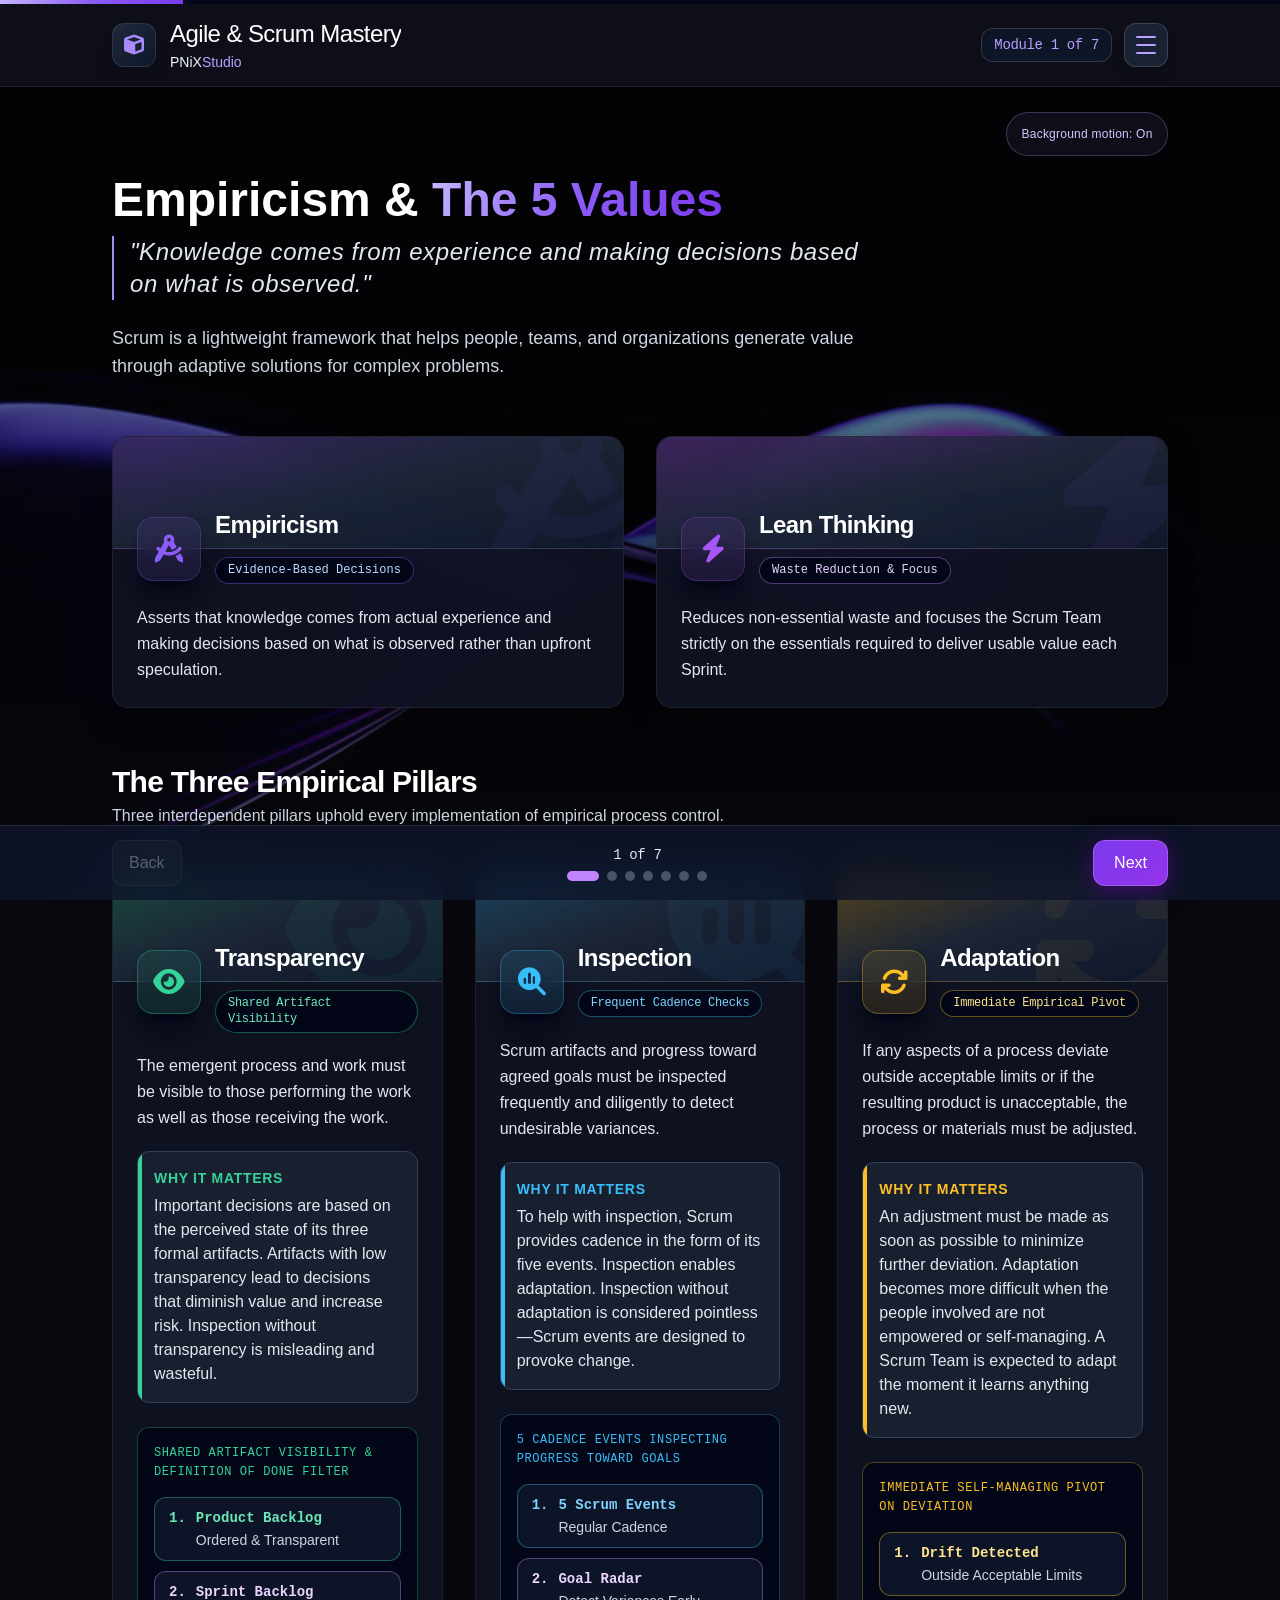
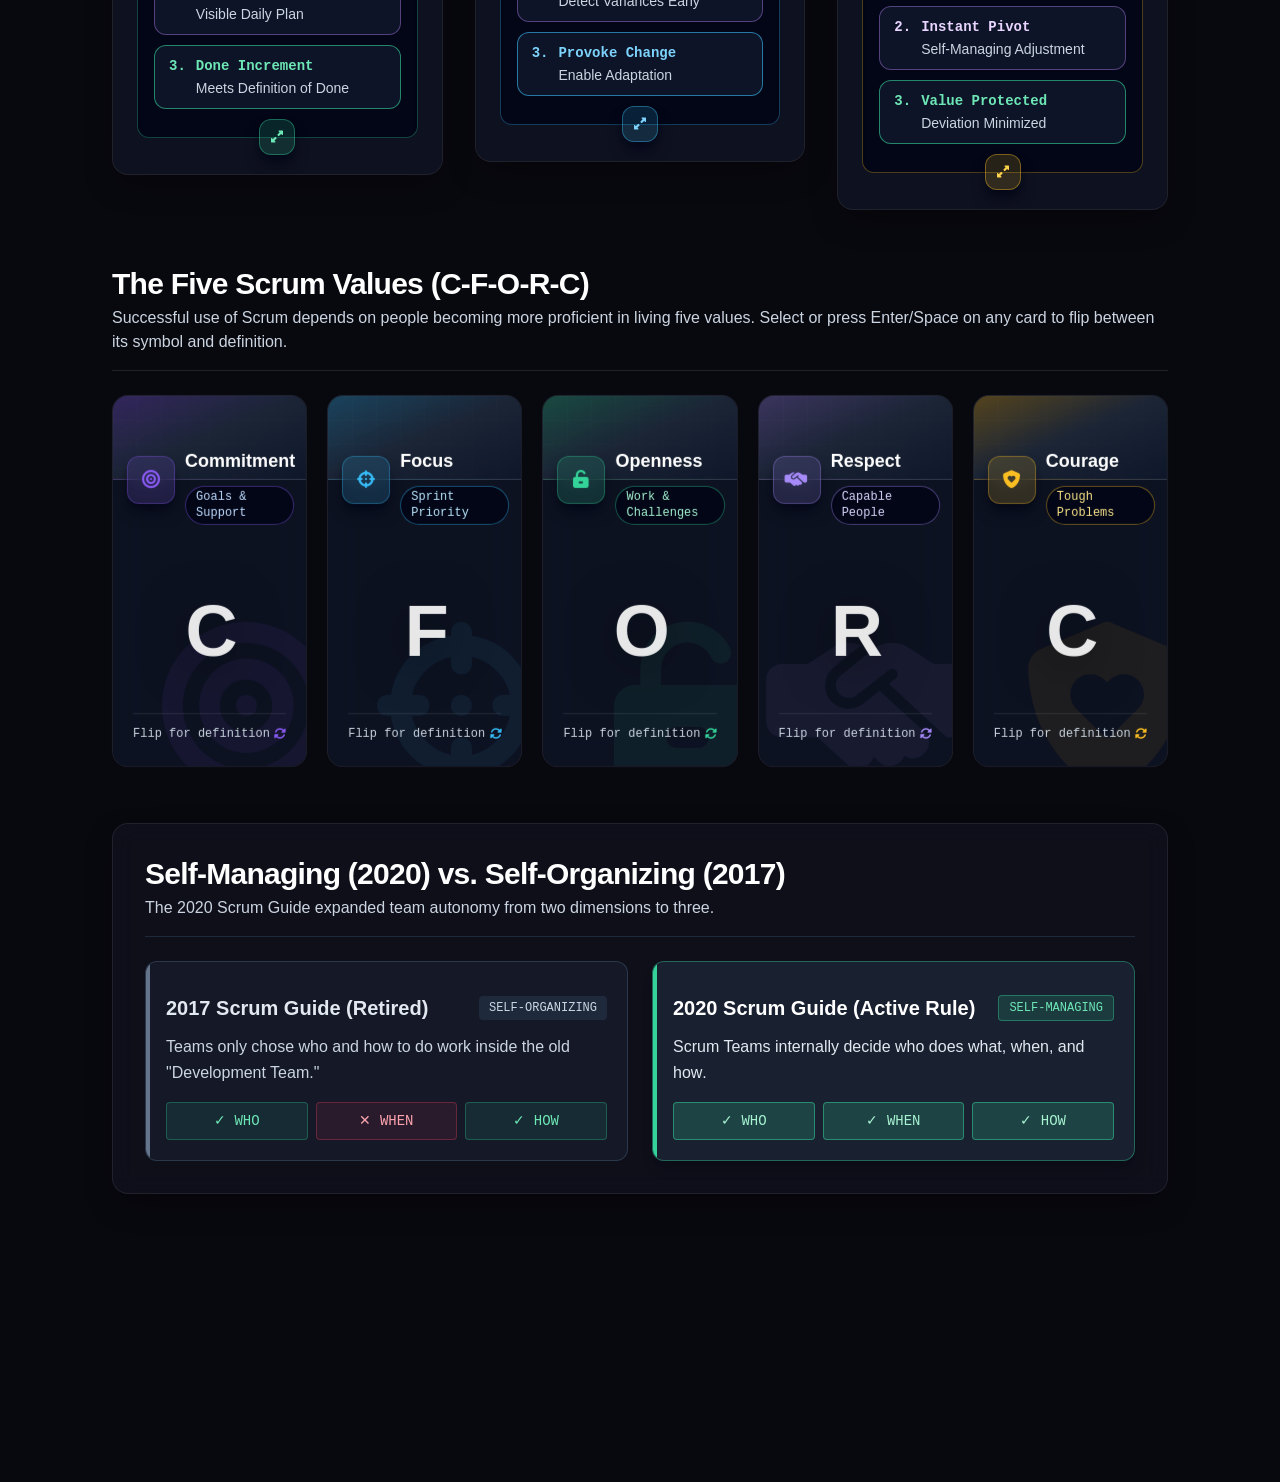
==== commit fd39a7aa: "Simplify mobile navigation and remove background ghosting" ====
--- a/site/index.html
+++ b/site/index.html
@@ -374,15 +374,15 @@
 @media(prefers-reduced-motion:reduce){*,*::before,*::after{animation:none!important;transition:none!important;scroll-behavior:auto!important}}
 </style><style id="ambient-ribbons-style">
 body{isolation:isolate}
-.ambient-background{position:fixed;inset:0;z-index:-1;pointer-events:none;overflow:hidden;background:#08080f url('assets/ambient-ribbons.jpg') center/cover no-repeat}
+.ambient-background{position:fixed;inset:0;z-index:-1;pointer-events:none;overflow:hidden;background:#08080f}
 .ambient-background video{width:100%;height:100%;object-fit:cover;opacity:.75}
 .ambient-background:after{content:"";position:absolute;inset:0;background:linear-gradient(180deg,rgba(8,8,15,.32),rgba(8,8,15,.45) 60%,rgba(8,8,15,.72))}
 .ambient-background.still video{visibility:hidden}
-.ambient-background.still{background-blend-mode:screen}
+.ambient-background.still{background:#08080f url('assets/ambient-ribbons.jpg') center/cover no-repeat}
 .ambient-control{display:flex;justify-content:flex-end;margin-bottom:1.25rem}
 .ambient-control button{font-size:.75rem;letter-spacing:.02em;color:#d4c6ff;background:#10101de0;border:1px solid #b9a1ff44;border-radius:999px;padding:.55rem .9rem;min-height:36px}
 @media(prefers-reduced-motion:reduce){.ambient-background video{visibility:hidden}}
-</style></head>
+</style><style>@media(max-width:639px){.pnix-liquid-footer>div{padding-bottom:max(.875rem,env(safe-area-inset-bottom));gap:.5rem}#footer-mod-status{font-size:.75rem}#prev-mod-btn,#next-mod-btn{min-width:68px;justify-content:center}}</style></head>
 
 <body class="text-slate-200 min-h-screen font-sans text-base antialiased overflow-x-hidden selection:bg-accent-purple selection:text-white">
 <div class="ambient-background still" aria-hidden="true"><video id="ambient-video" muted loop playsinline preload="none" poster="assets/ambient-ribbons.jpg" disablepictureinpicture><source src="assets/ambient-ribbons.mp4" type="video/mp4"></video></div>
@@ -583,8 +583,8 @@
         id="prev-mod-btn"
         class="px-3.5 sm:px-4 py-2.5 rounded-xl border border-white/15 bg-slate-800/80 text-slate-200 font-normal text-sm sm:text-base hover:border-purple-400/60 hover:text-white focus:outline-none focus-visible:ring-2 focus-visible:ring-pnix-mint transition-all disabled:opacity-35 disabled:pointer-events-none flex items-center gap-2 shrink-0"
       >
-        <span aria-hidden="true">←</span>
-        <span>Prev<span class="hidden sm:inline"> Module</span></span>
+        
+        <span>Back</span>
       </button>
 
       <!-- Center Position & Step Indicators (Visible on Mobile & Desktop) -->
@@ -600,8 +600,8 @@
         id="next-mod-btn"
         class="pnix-kinetic-btn px-4 sm:px-5 py-2.5 rounded-xl text-sm sm:text-base focus:outline-none focus-visible:ring-2 focus-visible:ring-pnix-mint flex items-center gap-2 shrink-0"
       >
-        <span id="next-btn-label">Next Module</span>
-        <span aria-hidden="true">→</span>
+        <span id="next-btn-label">Next</span>
+        
       </button>
     </div>
   </footer>
@@ -2903,7 +2903,7 @@
       const quizLabSummary = document.getElementById('quiz-lab-summary');
 
       if (headerStatus) headerStatus.textContent = mod.code;
-      if (footerStatus) footerStatus.textContent = `${mod.code} • ${mod.title}`;
+      if (footerStatus) footerStatus.textContent = `${activeModuleIndex + 1} of ${SYLLABUS_MODULES.length}`;
       if (drawerPos) drawerPos.textContent = mod.code;
       if (drawerVisited) drawerVisited.textContent = `${appState.visitedModules.length} of ${SYLLABUS_MODULES.length} viewed`;
       if (drawerQuiz) {
@@ -2993,7 +2993,7 @@
       const prevBtn = document.getElementById('prev-mod-btn');
       const nextLabel = document.getElementById('next-btn-label');
       prevBtn.disabled = activeModuleIndex === 0;
-      nextLabel.textContent = activeModuleIndex === SYLLABUS_MODULES.length - 1 ? 'Back to Module 1' : 'Next Module';
+      nextLabel.textContent = 'Next';
 
       // Render Footer Dots
       const dots = document.getElementById('footer-dots');
@@ -3051,13 +3051,14 @@
  const playing=enabled&&!document.hidden&&!preference.matches;
  button.textContent='Background motion: '+(enabled&&!preference.matches?'On':'Off');
  button.setAttribute('aria-pressed',String(enabled&&!preference.matches));
- layer.classList.toggle('still',!playing);
+ if(!playing)layer.classList.add('still');
  if(playing)video.play().catch(()=>{layer.classList.add('still');button.textContent='Background motion: Off';button.setAttribute('aria-pressed','false');});else video.pause();
 }
 button.addEventListener('click',()=>{enabled=!(enabled&&!preference.matches);try{localStorage.setItem('pnix_ambient_motion',enabled?'on':'off');}catch(e){}update();});
 preference.addEventListener('change',update);
 document.addEventListener('visibilitychange',update);
-video.addEventListener('error',()=>layer.classList.add('still'));
+video.addEventListener('playing',()=>layer.classList.remove('still'));
+['pause','waiting','ended','error'].forEach(event=>video.addEventListener(event,()=>layer.classList.add('still')));
 update();
 })();
 </script></body>
